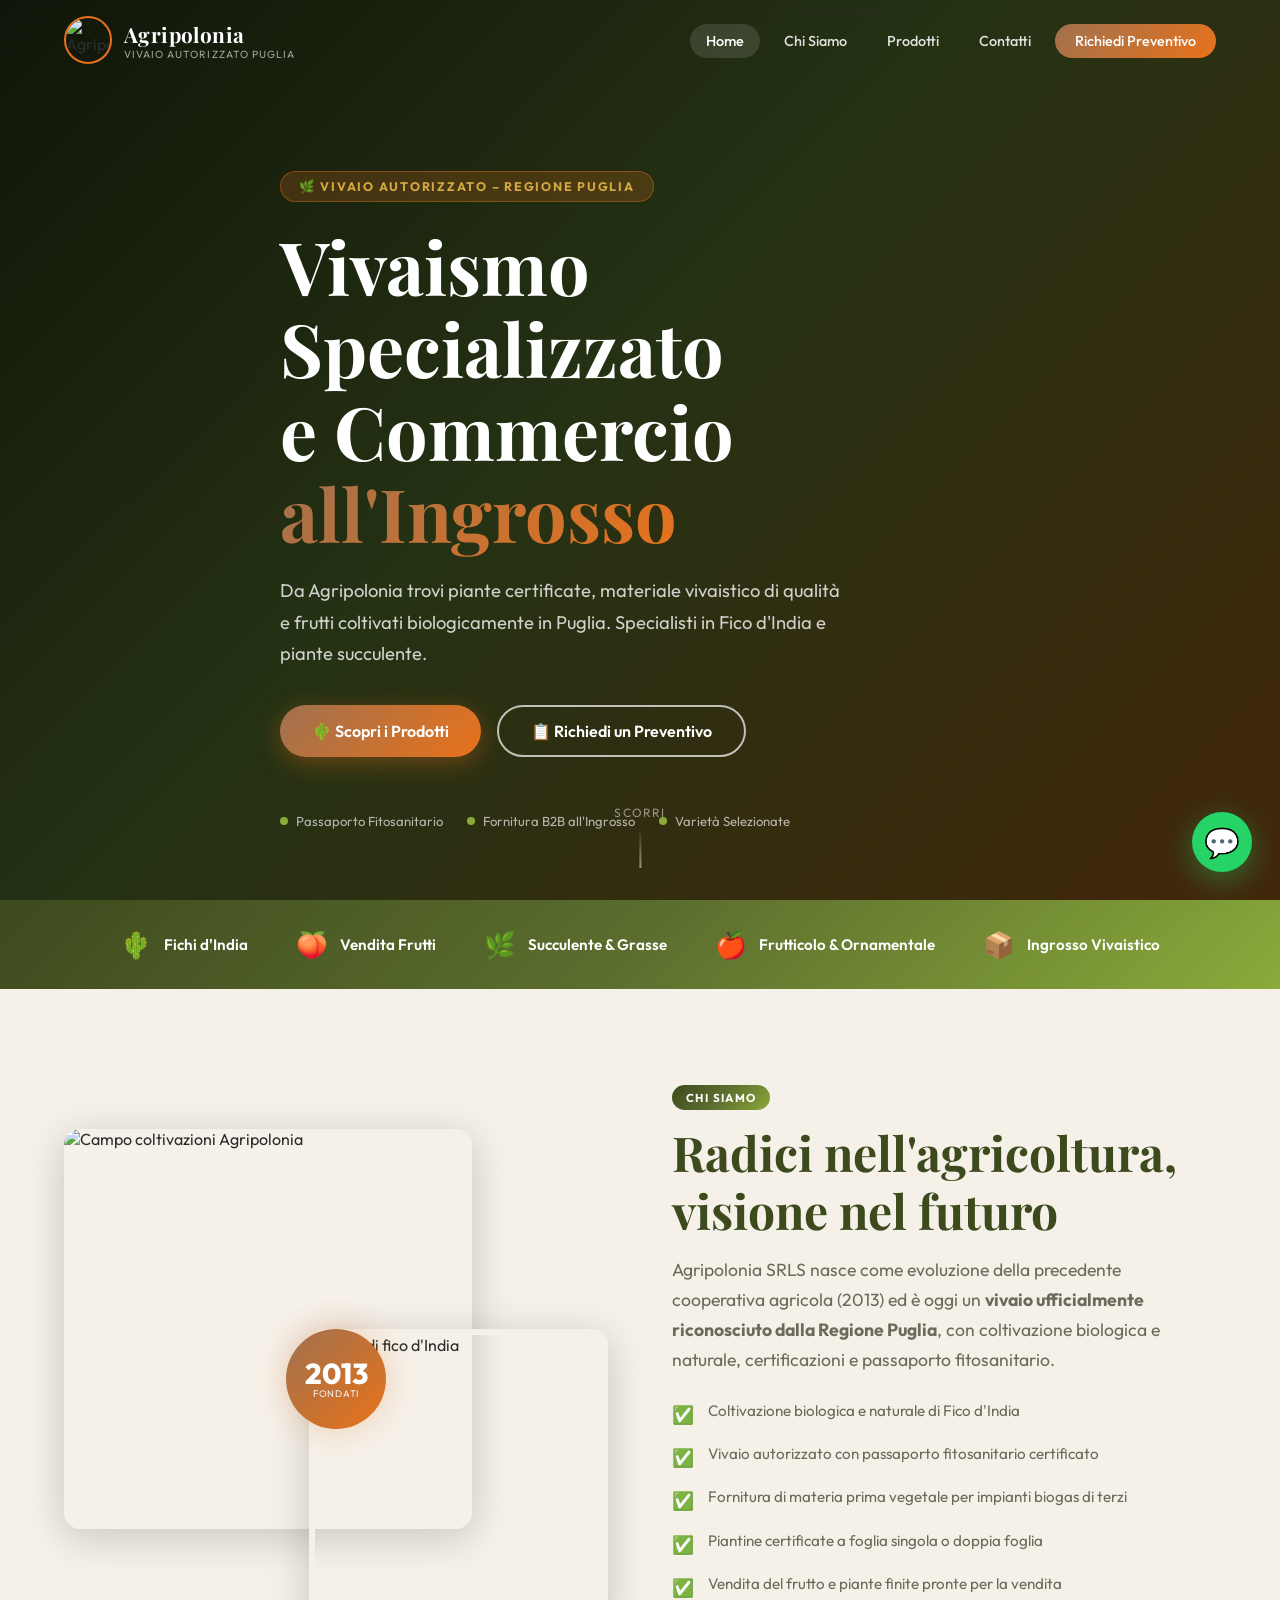
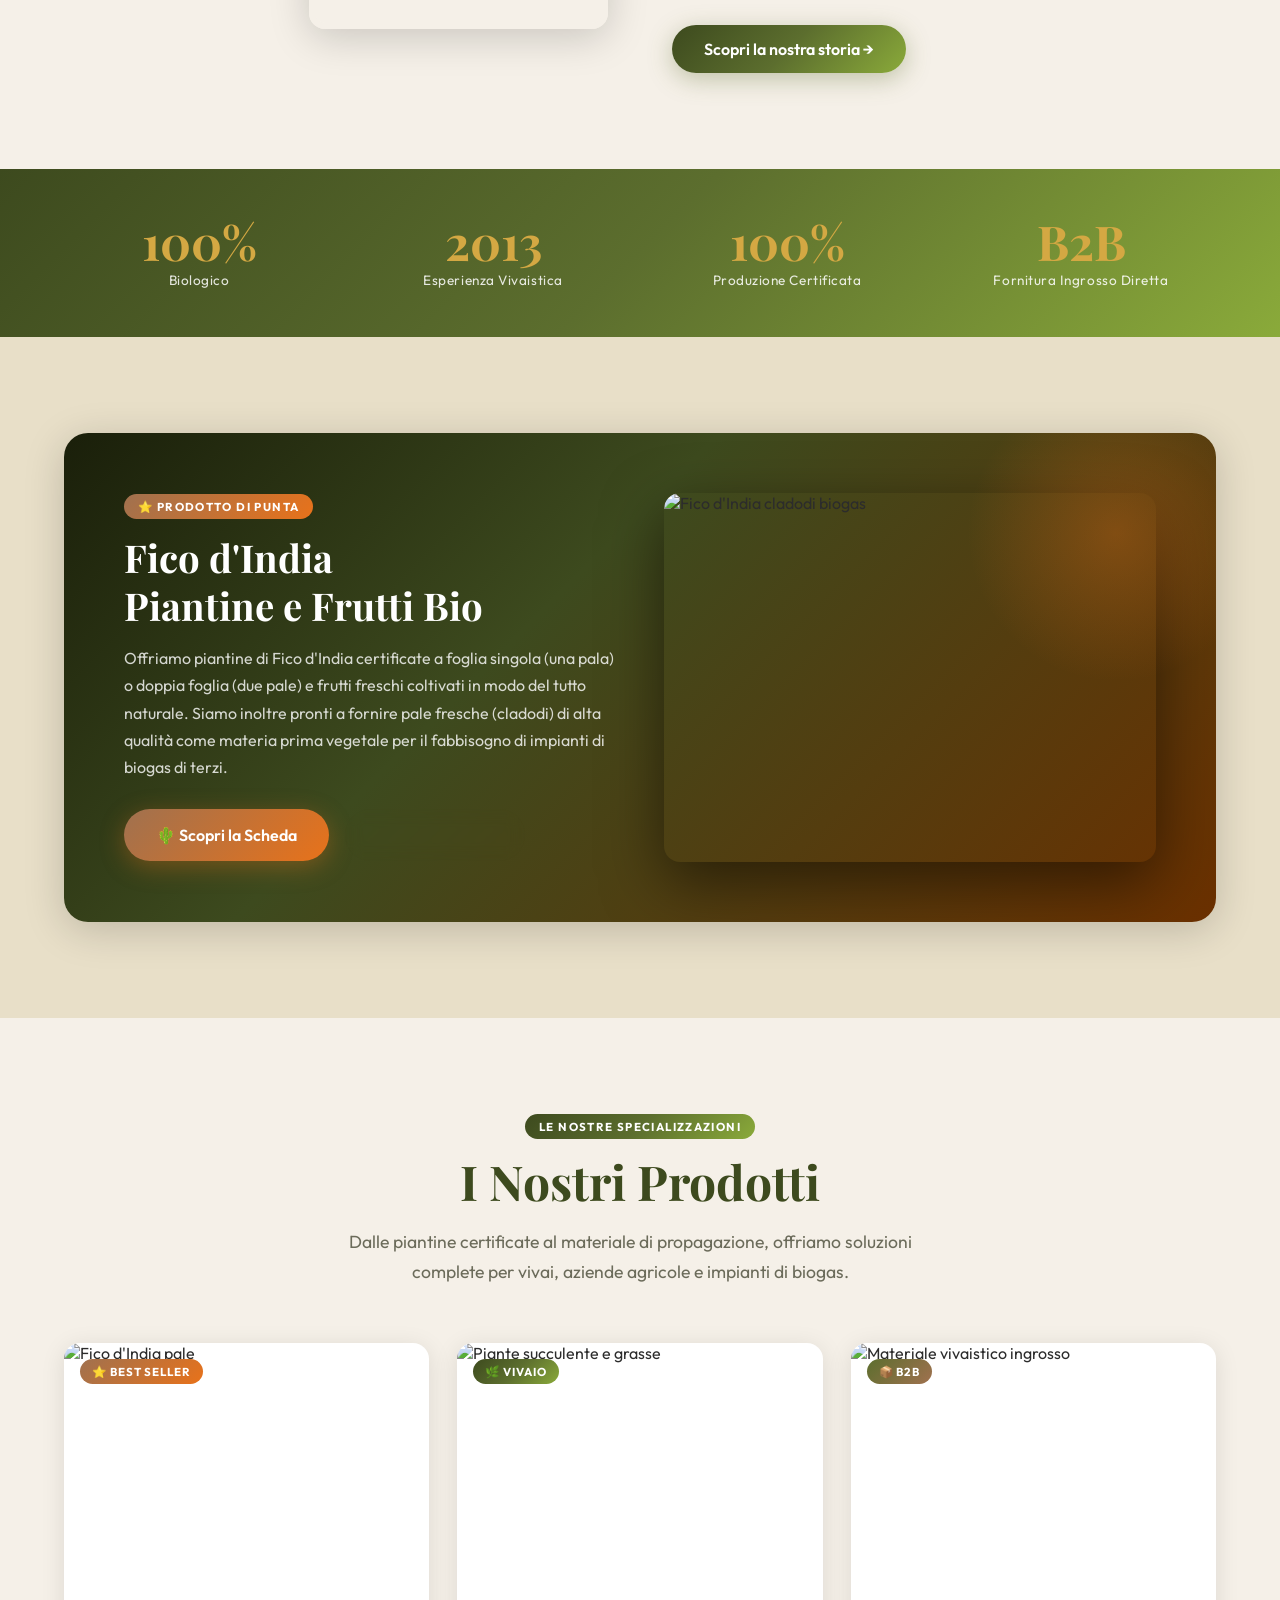
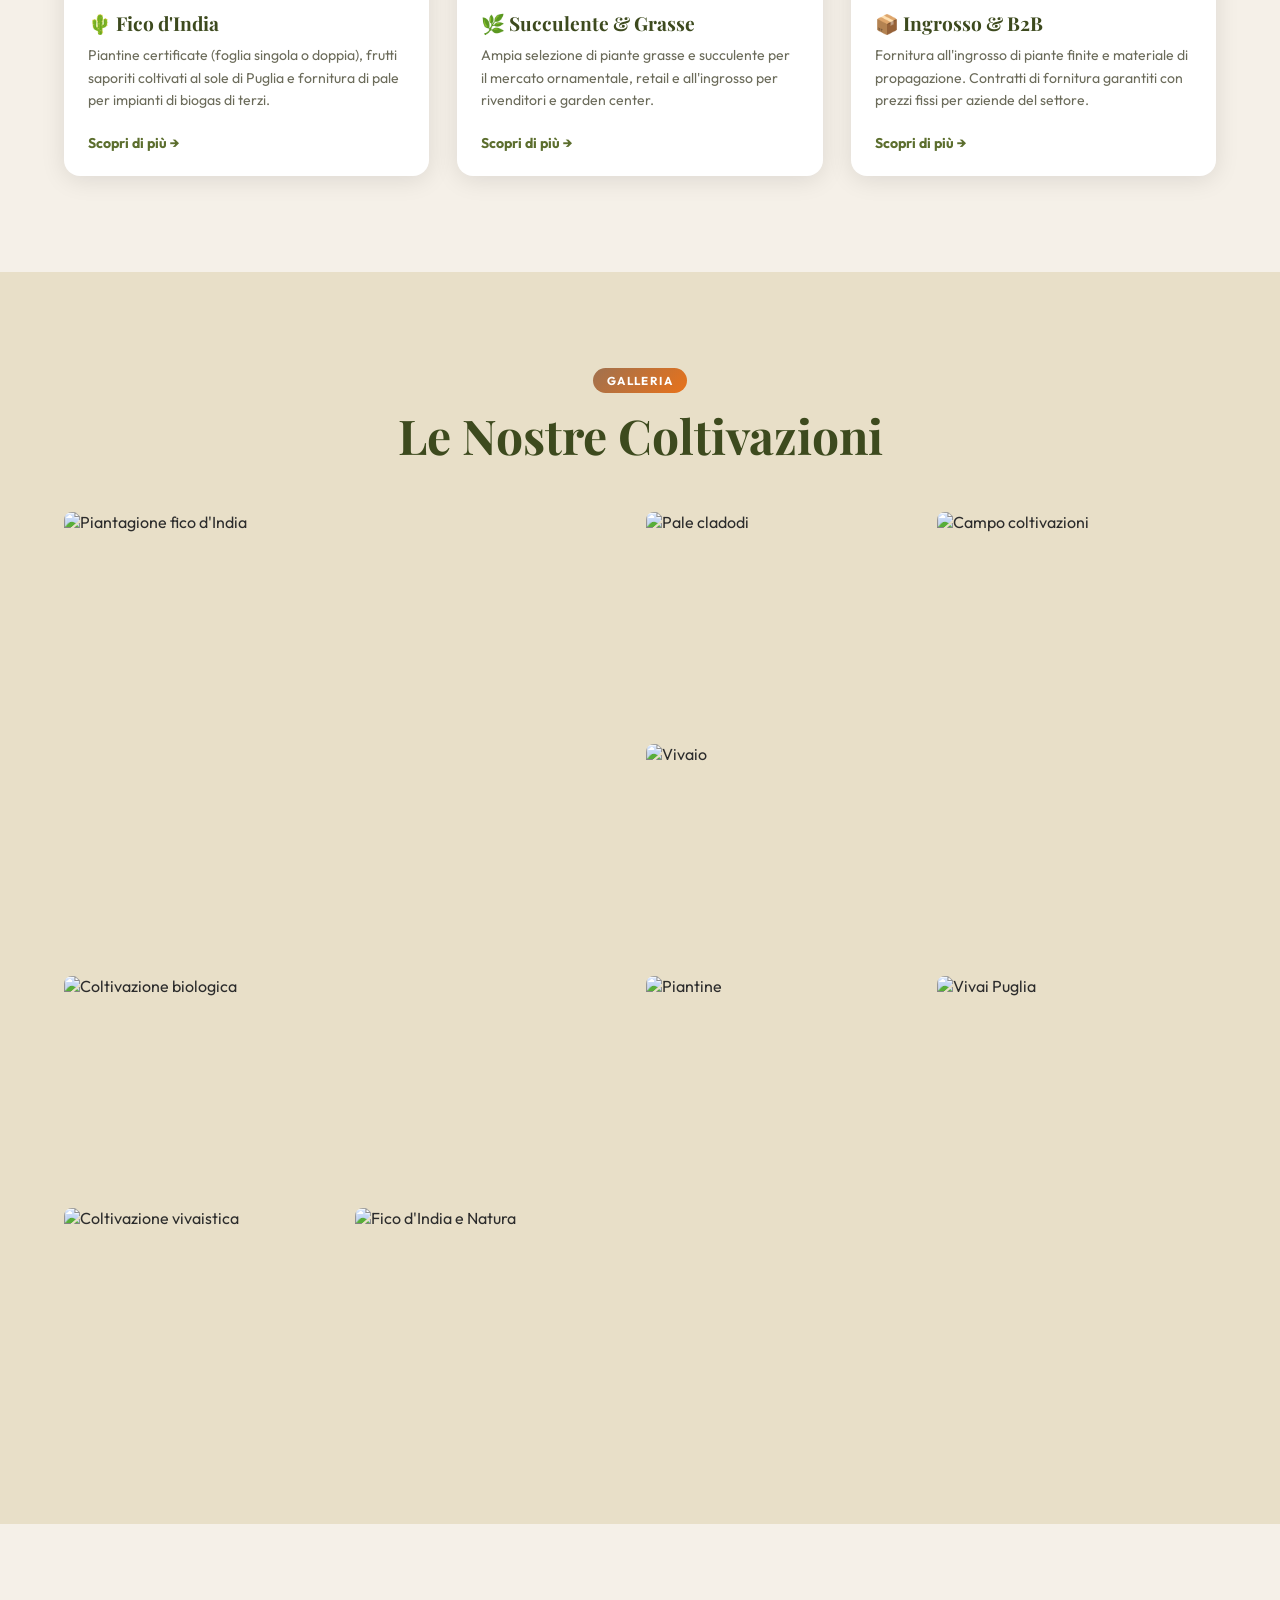
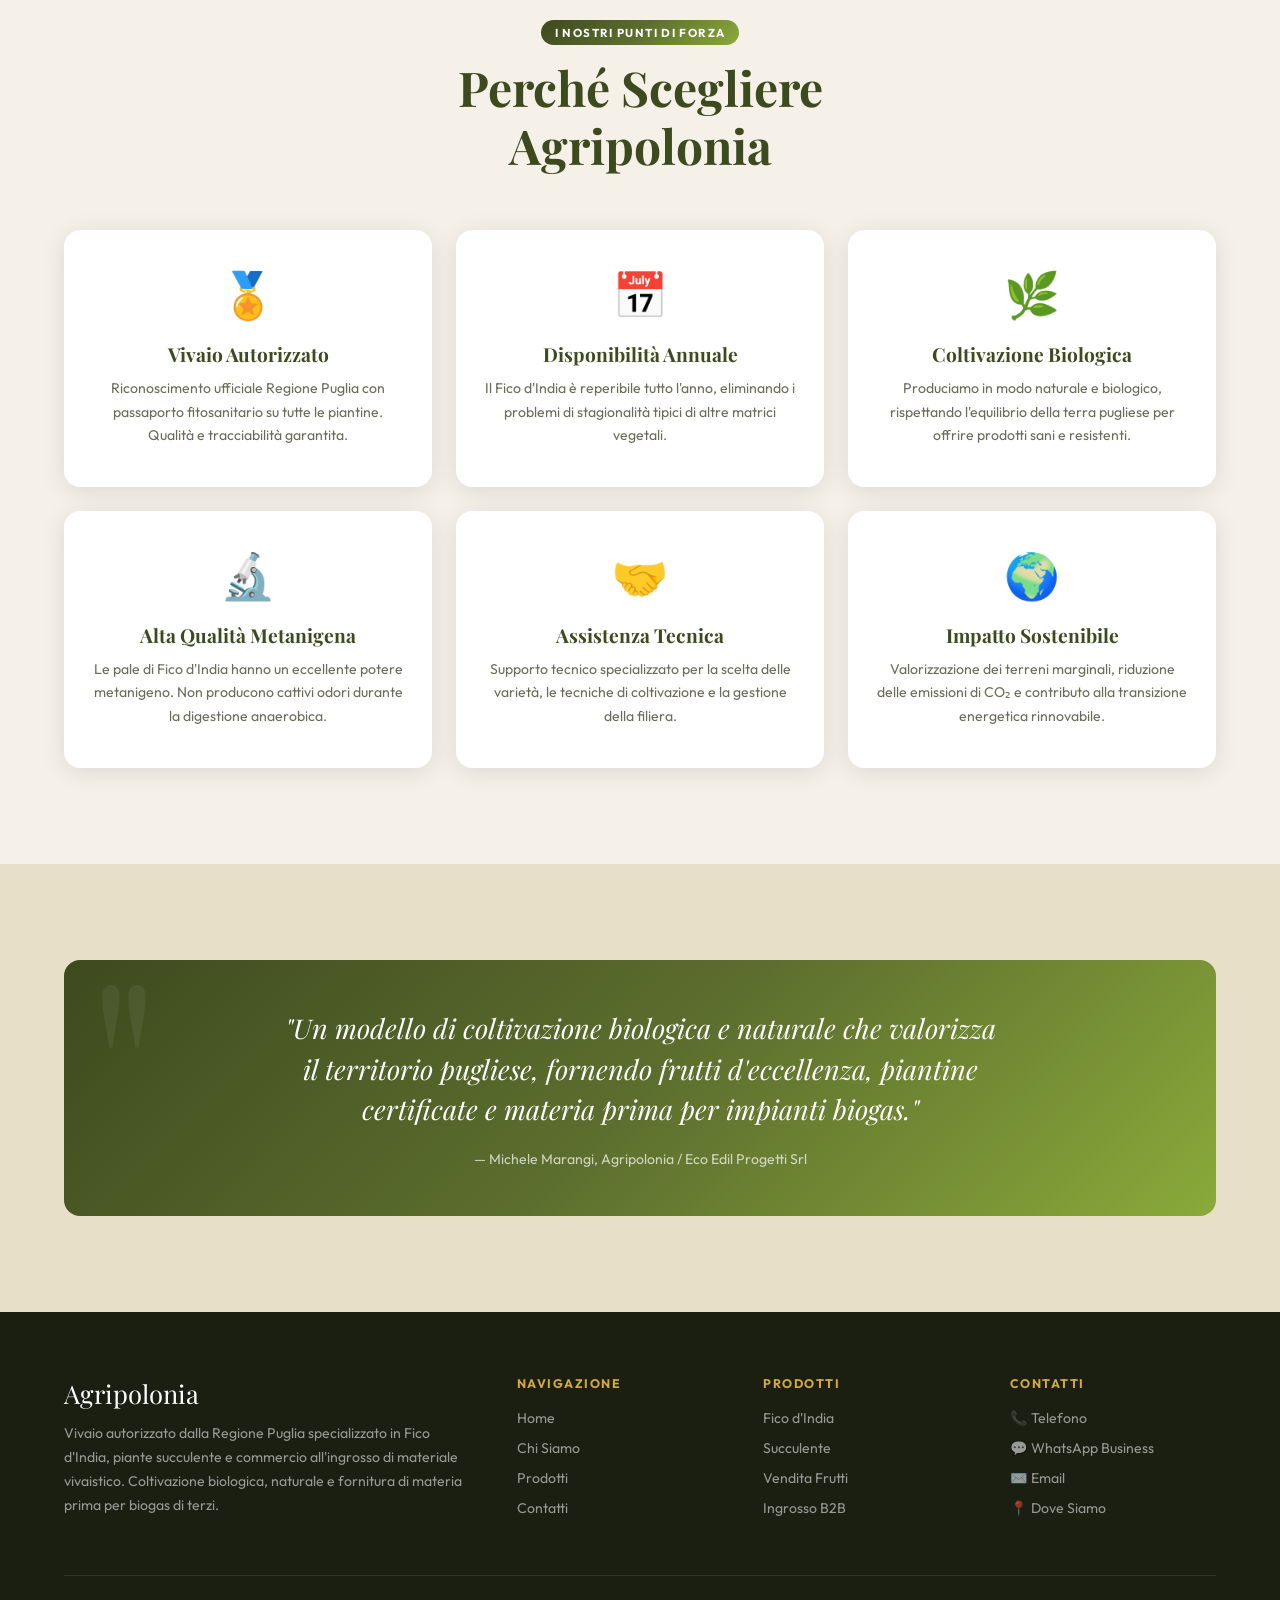
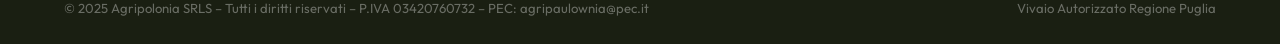
==== index.html @ e2b620ac "Add files via upload" ====
<!DOCTYPE html>
<html lang="it">
<head>
  <meta charset="UTF-8" />
  <meta name="viewport" content="width=device-width, initial-scale=1.0" />
  <title>Agripolonia – Vivaismo Specializzato e Commercio all'Ingrosso | Puglia</title>
  <meta name="description" content="Agripolonia è un vivaio autorizzato dalla Regione Puglia, specializzato in Fico d'India, piante succulente e commercio all'ingrosso di materiale vivaistico con coltivazione biologica e naturale." />
  <link rel="stylesheet" href="style.css" />
  <style>
    /* ── Hero specifico homepage ── */
    .hero {
      min-height: 100vh;
      display: flex;
      align-items: center;
      position: relative;
      overflow: hidden;
      background: var(--dark);
    }
    .hero-slider {
      position: absolute;
      inset: 0;
    }
    .hero-slide {
      position: absolute;
      inset: 0;
      background-size: cover;
      background-position: center;
      opacity: 0;
      transition: opacity 1.5s ease;
    }
    .hero-slide.active { opacity: 0.5; }
    .hero-overlay {
      position: absolute;
      inset: 0;
      background: linear-gradient(135deg, rgba(15,20,8,0.92) 0%, rgba(40,55,20,0.78) 45%, rgba(100,45,5,0.55) 100%);
    }
    .hero-content {
      position: relative;
      z-index: 2;
      max-width: 720px;
      padding-top: 100px;
    }
    .hero-eyebrow {
      display: inline-flex;
      align-items: center;
      gap: 8px;
      background: rgba(232,114,26,0.2);
      border: 1px solid rgba(232,114,26,0.4);
      color: var(--gold);
      font-size: 0.78rem;
      font-weight: 700;
      letter-spacing: 0.14em;
      text-transform: uppercase;
      padding: 7px 18px;
      border-radius: 50px;
      margin-bottom: 22px;
      backdrop-filter: blur(8px);
    }
    .hero-title {
      font-family: 'Playfair Display', serif;
      font-size: clamp(2.6rem, 6vw, 4.6rem);
      color: var(--white);
      line-height: 1.12;
      margin-bottom: 22px;
      font-weight: 700;
    }
    .hero-title span {
      background: var(--gradient-warm);
      -webkit-background-clip: text;
      -webkit-text-fill-color: transparent;
      background-clip: text;
    }
    .hero-sub {
      font-size: 1.15rem;
      color: rgba(255,255,255,0.78);
      line-height: 1.7;
      margin-bottom: 36px;
      max-width: 560px;
    }
    .hero-actions {
      display: flex;
      gap: 16px;
      flex-wrap: wrap;
      margin-bottom: 56px;
    }
    .hero-badges {
      display: flex;
      gap: 24px;
      flex-wrap: wrap;
    }
    .hero-badge {
      display: flex;
      align-items: center;
      gap: 8px;
      font-size: 0.82rem;
      color: rgba(255,255,255,0.65);
    }
    .hero-badge .dot {
      width: 8px; height: 8px;
      background: var(--olive-light);
      border-radius: 50%;
    }
    .hero-img-aside {
      position: absolute;
      right: 0; top: 0; bottom: 0;
      width: 42%;
      z-index: 1;
      clip-path: polygon(12% 0%, 100% 0%, 100% 100%, 0% 100%);
      overflow: hidden;
    }
    .hero-img-aside img {
      width: 100%; height: 100%;
      object-fit: cover;
      opacity: 0.6;
    }
    .scroll-hint {
      position: absolute;
      bottom: 32px;
      left: 50%;
      transform: translateX(-50%);
      z-index: 2;
      display: flex;
      flex-direction: column;
      align-items: center;
      gap: 8px;
      color: rgba(255,255,255,0.5);
      font-size: 0.75rem;
      letter-spacing: 0.1em;
      text-transform: uppercase;
    }
    .scroll-arrow {
      width: 2px; height: 40px;
      background: linear-gradient(to bottom, transparent, rgba(255,255,255,0.5));
      animation: scrollAnim 2s ease infinite;
    }
    @keyframes scrollAnim {
      0%, 100% { opacity: 0.3; transform: scaleY(0.7); }
      50% { opacity: 1; transform: scaleY(1); }
    }

    /* ── Specializations Strip ── */
    .spec-strip {
      background: var(--gradient-green);
      padding: 28px 0;
    }
    .spec-strip-inner {
      display: flex;
      justify-content: center;
      gap: 48px;
      flex-wrap: wrap;
    }
    .spec-item {
      display: flex;
      align-items: center;
      gap: 12px;
      color: var(--white);
    }
    .spec-item .icon { font-size: 1.6rem; }
    .spec-item span { font-weight: 600; font-size: 0.95rem; }

    /* ── About snippet ── */
    .about-split {
      display: grid;
      grid-template-columns: 1fr 1fr;
      gap: 64px;
      align-items: center;
    }
    .about-images {
      position: relative;
      height: 500px;
    }
    .about-img-main {
      position: absolute;
      left: 0; top: 0;
      width: 75%;
      height: 80%;
      border-radius: var(--radius);
      overflow: hidden;
      box-shadow: var(--shadow-md);
    }
    .about-img-accent {
      position: absolute;
      right: 0; bottom: 0;
      width: 55%;
      height: 60%;
      border-radius: var(--radius);
      overflow: hidden;
      box-shadow: var(--shadow-md);
      border: 6px solid var(--cream);
    }
    .about-img-main img,
    .about-img-accent img {
      width: 100%; height: 100%;
      object-fit: cover;
    }
    .about-badge {
      position: absolute;
      left: 50%; top: 50%;
      transform: translate(-50%, -50%);
      background: var(--gradient-warm);
      color: var(--white);
      border-radius: 50%;
      width: 100px; height: 100px;
      display: flex; flex-direction: column;
      align-items: center; justify-content: center;
      text-align: center;
      box-shadow: var(--shadow-glow);
      z-index: 3;
    }
    .about-badge .year { font-size: 1.8rem; font-weight: 800; line-height: 1; }
    .about-badge .label { font-size: 0.6rem; letter-spacing: 0.08em; text-transform: uppercase; opacity: 0.9; }
    .about-list { list-style: none; margin: 24px 0; }
    .about-list li {
      display: flex;
      align-items: flex-start;
      gap: 14px;
      margin-bottom: 14px;
      font-size: 0.95rem;
      color: var(--text-muted);
      line-height: 1.55;
    }
    .about-list li .check {
      color: var(--olive);
      font-size: 1.1rem;
      margin-top: 2px;
      flex-shrink: 0;
    }

    /* ── Products Preview ── */
    .products-preview-grid {
      display: grid;
      grid-template-columns: repeat(3, 1fr);
      gap: 28px;
    }
    .product-card {
      background: var(--white);
      border-radius: var(--radius);
      overflow: hidden;
      box-shadow: var(--shadow-soft);
      transition: var(--transition);
      cursor: pointer;
    }
    .product-card:hover {
      transform: translateY(-8px);
      box-shadow: var(--shadow-md);
    }
    .product-card-img {
      aspect-ratio: 3/2;
      overflow: hidden;
      position: relative;
    }
    .product-card-img img {
      width: 100%; height: 100%;
      object-fit: cover;
      transition: transform 0.5s ease;
    }
    .product-card:hover .product-card-img img { transform: scale(1.08); }
    .product-badge {
      position: absolute;
      top: 16px; left: 16px;
      background: var(--gradient-warm);
      color: var(--white);
      font-size: 0.72rem;
      font-weight: 700;
      padding: 5px 12px;
      border-radius: 50px;
      text-transform: uppercase;
      letter-spacing: 0.08em;
    }
    .product-card-body {
      padding: 24px;
    }
    .product-card-body h3 {
      font-family: 'Playfair Display', serif;
      font-size: 1.2rem;
      color: var(--olive-dark);
      margin-bottom: 8px;
    }
    .product-card-body p {
      font-size: 0.88rem;
      color: var(--text-muted);
      line-height: 1.6;
      margin-bottom: 20px;
    }
    .product-link {
      font-size: 0.88rem;
      font-weight: 700;
      color: var(--olive);
      display: inline-flex;
      align-items: center;
      gap: 6px;
      transition: var(--transition);
    }
    .product-link:hover { color: var(--orange); gap: 10px; }

    /* ── Why Choose Us ── */
    .why-grid {
      display: grid;
      grid-template-columns: repeat(3, 1fr);
      gap: 24px;
    }

    /* ── Testimonial / quote ── */
    .mission-quote {
      background: var(--gradient-green);
      border-radius: var(--radius);
      padding: 48px;
      text-align: center;
      color: var(--white);
      position: relative;
      overflow: hidden;
    }
    .mission-quote::before {
      content: '"';
      position: absolute;
      top: -20px; left: 24px;
      font-family: 'Playfair Display', serif;
      font-size: 15rem;
      color: rgba(255,255,255,0.06);
      line-height: 1;
    }
    .mission-quote blockquote {
      font-family: 'Playfair Display', serif;
      font-size: clamp(1.2rem, 2.5vw, 1.7rem);
      font-style: italic;
      line-height: 1.5;
      max-width: 720px;
      margin: 0 auto 20px;
      position: relative;
      z-index: 1;
    }
    .mission-quote cite {
      font-size: 0.88rem;
      opacity: 0.7;
      font-style: normal;
      display: block;
    }

    @media (max-width: 1024px) {
      .hero-img-aside { display: none; }
      .about-split { grid-template-columns: 1fr; gap: 40px; }
      .about-images { height: 380px; }
      .products-preview-grid { grid-template-columns: 1fr 1fr; }
      .why-grid { grid-template-columns: 1fr 1fr; }
    }
    @media (max-width: 768px) {
      .products-preview-grid { grid-template-columns: 1fr; }
      .why-grid { grid-template-columns: 1fr; }
      .spec-strip-inner { gap: 24px; }
      .hero-actions { flex-direction: column; }
      .about-images { height: 300px; }
    }
  </style>
</head>
<body>

<!-- ╔══════════════════════════════════════════════════════╗ -->
<!-- ║                    NAVIGATION                       ║ -->
<!-- ╚══════════════════════════════════════════════════════╝ -->
<nav class="navbar" id="navbar">
  <div class="container">
    <a href="index.html" class="nav-logo">
      <img src="images/WhatsApp_Image_2026-07-15_at_09.53.42.jpeg" alt="Agripolonia Logo" />
      <div class="nav-logo-text">
        <span class="name">Agripolonia</span>
        <span class="tagline">Vivaio Autorizzato Puglia</span>
      </div>
    </a>
    <ul class="nav-links" id="navLinks">
      <li><a href="index.html" class="active">Home</a></li>
      <li><a href="chi-siamo.html">Chi Siamo</a></li>
      <li><a href="prodotti.html">Prodotti</a></li>
      <li><a href="contatti.html">Contatti</a></li>
      <li class="nav-cta"><a href="contatti.html">Richiedi Preventivo</a></li>
    </ul>
    <div class="hamburger" id="hamburger" onclick="toggleNav()">
      <span></span><span></span><span></span>
    </div>
  </div>
</nav>

<!-- ╔══════════════════════════════════════════════════════╗ -->
<!-- ║                      HERO                           ║ -->
<!-- ╚══════════════════════════════════════════════════════╝ -->
<section class="hero" id="hero">
  <div class="hero-slider">
    <div class="hero-slide active" style="background-image:url('images/WhatsApp_Image_2026-07-15_at_09.53.45.jpeg')"></div>
    <div class="hero-slide" style="background-image:url('images/WhatsApp_Image_2026-08-16_at_12.14.29_1.jpeg')"></div>
    <div class="hero-slide" style="background-image:url('images/WhatsApp_Image_2026-07-15_at_09.56.45.jpeg')"></div>
    <div class="hero-slide" style="background-image:url('images/WhatsApp_Image_2026-08-17_at_09.48.18_2.jpeg')"></div>
  </div>
  <div class="hero-overlay"></div>

  <div class="hero-img-aside">
    <img src="images/WhatsApp_Image_2026-07-15_at_09.54.42.jpeg" alt="Fico d'India vivaio" />
  </div>

  <div class="container">
    <div class="hero-content fade-up">
      <span class="hero-eyebrow">🌿 Vivaio Autorizzato – Regione Puglia</span>
      <h1 class="hero-title">
        Vivaismo Specializzato<br/>e Commercio<br/><span>all'Ingrosso</span>
      </h1>
      <p class="hero-sub">
        Da Agripolonia trovi piante certificate, materiale vivaistico di qualità e frutti coltivati biologicamente in Puglia. Specialisti in Fico d'India e piante succulente.
      </p>
      <div class="hero-actions">
        <a href="prodotti.html" class="btn btn-primary">🌵 Scopri i Prodotti</a>
        <a href="contatti.html" class="btn btn-outline">📋 Richiedi un Preventivo</a>
      </div>
      <div class="hero-badges">
        <div class="hero-badge"><div class="dot"></div>Passaporto Fitosanitario</div>
        <div class="hero-badge"><div class="dot"></div>Fornitura B2B all'Ingrosso</div>
        <div class="hero-badge"><div class="dot"></div>Varietà Selezionate</div>
      </div>
    </div>
  </div>

  <div class="scroll-hint">
    <span>Scorri</span>
    <div class="scroll-arrow"></div>
  </div>
</section>

<!-- ╔══════════════════════════════════════════════════════╗ -->
<!-- ║              SPECIALIZATIONS STRIP                  ║ -->
<!-- ╚══════════════════════════════════════════════════════╝ -->
<div class="spec-strip">
  <div class="container">
    <div class="spec-strip-inner">
      <div class="spec-item"><span class="icon">🌵</span><span>Fichi d'India</span></div>
      <div class="spec-item"><span class="icon">🍑</span><span>Vendita Frutti</span></div>
      <div class="spec-item"><span class="icon">🌿</span><span>Succulente &amp; Grasse</span></div>
      <div class="spec-item"><span class="icon">🍎</span><span>Frutticolo &amp; Ornamentale</span></div>
      <div class="spec-item"><span class="icon">📦</span><span>Ingrosso Vivaistico</span></div>
    </div>
  </div>
</div>

<!-- ╔══════════════════════════════════════════════════════╗ -->
<!-- ║                   CHI SIAMO (snippet)               ║ -->
<!-- ╚══════════════════════════════════════════════════════╝ -->
<section class="section">
  <div class="container">
    <div class="about-split">
      <div class="about-images reveal">
        <div class="about-img-main">
          <img src="images/WhatsApp_Image_2026-07-15_at_09.55.04.jpeg" alt="Campo coltivazioni Agripolonia" />
        </div>
        <div class="about-img-accent">
          <img src="images/WhatsApp_Image_2026-07-15_at_09.54.33.jpeg" alt="Pale di fico d'India" />
        </div>
        <div class="about-badge">
          <span class="year">2013</span>
          <span class="label">Fondati</span>
        </div>
      </div>

      <div class="reveal reveal-delay-2">
        <span class="tag tag-green">Chi Siamo</span>
        <h2 class="section-title">Radici nell'agricoltura,<br/>visione nel futuro</h2>
        <p class="section-sub">
          Agripolonia SRLS nasce come evoluzione della precedente cooperativa agricola (2013) ed è oggi un <strong>vivaio ufficialmente riconosciuto dalla Regione Puglia</strong>, con coltivazione biologica e naturale, certificazioni e passaporto fitosanitario.
        </p>
        <ul class="about-list">
          <li><span class="check">✅</span> Coltivazione biologica e naturale di Fico d'India</li>
          <li><span class="check">✅</span> Vivaio autorizzato con passaporto fitosanitario certificato</li>
          <li><span class="check">✅</span> Fornitura di materia prima vegetale per impianti biogas di terzi</li>
          <li><span class="check">✅</span> Piantine certificate a foglia singola o doppia foglia</li>
          <li><span class="check">✅</span> Vendita del frutto e piante finite pronte per la vendita</li>
        </ul>
        <a href="chi-siamo.html" class="btn btn-green">Scopri la nostra storia →</a>
      </div>
    </div>
  </div>
</section>

<!-- ╔══════════════════════════════════════════════════════╗ -->
<!-- ║                      STATS BAR                      ║ -->
<!-- ╚══════════════════════════════════════════════════════╝ -->
<div class="stats-bar">
  <div class="container">
    <div class="stats-grid">
      <div class="stat-item reveal">
        <div class="stat-num">100%</div>
        <div class="stat-label">Biologico</div>
      </div>
      <div class="stat-item reveal reveal-delay-1">
        <div class="stat-num">2013</div>
        <div class="stat-label">Esperienza Vivaistica</div>
      </div>
      <div class="stat-item reveal reveal-delay-2">
        <div class="stat-num">100%</div>
        <div class="stat-label">Produzione Certificata</div>
      </div>
      <div class="stat-item reveal reveal-delay-3">
        <div class="stat-num">B2B</div>
        <div class="stat-label">Fornitura Ingrosso Diretta</div>
      </div>
    </div>
  </div>
</div>

<!-- ╔══════════════════════════════════════════════════════╗ -->
<!-- ║               PRODOTTO IN EVIDENZA                  ║ -->
<!-- ║             (Fico d'India – speciale)               ║ -->
<!-- ╚══════════════════════════════════════════════════════╝ -->
<section class="section section-alt">
  <div class="container">
    <div class="highlight-box reveal">
      <div class="highlight-content">
        <span class="tag">⭐ Prodotto di Punta</span>
        <h2>Fico d'India<br/>Piantine e Frutti Bio</h2>
        <p>
          Offriamo piantine di Fico d'India certificate a foglia singola (una pala) o doppia foglia (due pale) e frutti freschi coltivati in modo del tutto naturale. 
          Siamo inoltre pronti a fornire pale fresche (cladodi) di alta qualità come materia prima vegetale per il fabbisogno di impianti di biogas di terzi.
        </p>
        <div style="display:flex; gap:16px; flex-wrap:wrap;">
          <a href="prodotti.html#fichi-india" class="btn btn-primary">🌵 Scopri la Scheda</a>
          <a href="contatti.html" class="btn btn-outline" style="color:rgba(255,255,255,0.85);border-color:rgba(255,255,255,0.4);">📞 Richiedi Info</a>
        </div>
      </div>
      <div class="highlight-img">
        <img src="images/WhatsApp_Image_2026-07-15_at_09.53.48.jpeg" alt="Fico d'India cladodi biogas" />
      </div>
    </div>
  </div>
</section>

<!-- ╔══════════════════════════════════════════════════════╗ -->
<!-- ║               PREVIEW PRODOTTI                      ║ -->
<!-- ╚══════════════════════════════════════════════════════╝ -->
<section class="section">
  <div class="container">
    <div style="text-align:center; max-width:620px; margin:0 auto 56px;">
      <span class="tag tag-green">Le Nostre Specializzazioni</span>
      <h2 class="section-title">I Nostri Prodotti</h2>
      <p class="section-sub">Dalle piantine certificate al materiale di propagazione, offriamo soluzioni complete per vivai, aziende agricole e impianti di biogas.</p>
    </div>

    <div class="products-preview-grid">
      <!-- Card 1: Fico d'India -->
      <div class="product-card reveal">
        <div class="product-card-img">
          <img src="images/WhatsApp_Image_2026-07-15_at_09.54.35.jpeg" alt="Fico d'India pale" />
          <span class="product-badge">⭐ Best Seller</span>
        </div>
        <div class="product-card-body">
          <h3>🌵 Fico d'India</h3>
          <p>Piantine certificate (foglia singola o doppia), frutti saporiti coltivati al sole di Puglia e fornitura di pale per impianti di biogas di terzi.</p>
          <a href="prodotti.html#fichi-india" class="product-link">Scopri di più →</a>
        </div>
      </div>

      <!-- Card 2: Succulente -->
      <div class="product-card reveal reveal-delay-1">
        <div class="product-card-img">
          <img src="images/WhatsApp_Image_2026-07-15_at_09.54.37.jpeg" alt="Piante succulente e grasse" />
          <span class="product-badge" style="background:var(--gradient-green)">🌿 Vivaio</span>
        </div>
        <div class="product-card-body">
          <h3>🌿 Succulente &amp; Grasse</h3>
          <p>Ampia selezione di piante grasse e succulente per il mercato ornamentale, retail e all'ingrosso per rivenditori e garden center.</p>
          <a href="prodotti.html#succulente" class="product-link">Scopri di più →</a>
        </div>
      </div>

      <!-- Card 3: Ingrosso -->
      <div class="product-card reveal reveal-delay-2">
        <div class="product-card-img">
          <img src="images/WhatsApp_Image_2026-07-15_at_09.56.451.jpeg" alt="Materiale vivaistico ingrosso" />
          <span class="product-badge" style="background:linear-gradient(135deg,#5c6e2e,#a0714f)">📦 B2B</span>
        </div>
        <div class="product-card-body">
          <h3>📦 Ingrosso &amp; B2B</h3>
          <p>Fornitura all'ingrosso di piante finite e materiale di propagazione. Contratti di fornitura garantiti con prezzi fissi per aziende del settore.</p>
          <a href="prodotti.html#ingrosso" class="product-link">Scopri di più →</a>
        </div>
      </div>
    </div>
  </div>
</section>

<!-- ╔══════════════════════════════════════════════════════╗ -->
<!-- ║               GALLERIA IMMAGINI                     ║ -->
<!-- ╚══════════════════════════════════════════════════════╝ -->
<section class="section section-alt">
  <div class="container">
    <div style="text-align:center; margin-bottom:48px;">
      <span class="tag">Galleria</span>
      <h2 class="section-title">Le Nostre Coltivazioni</h2>
    </div>
    <div class="gallery-grid">
      <div class="gallery-item wide tall" onclick="openLightbox('images/WhatsApp_Image_2026-07-15_at_09.53.50.jpeg')">
        <img src="images/WhatsApp_Image_2026-07-15_at_09.53.50.jpeg" alt="Piantagione fico d'India" />
        <div class="gallery-overlay"><span>Piantagione Fico d'India</span></div>
      </div>
      <div class="gallery-item" onclick="openLightbox('images/WhatsApp_Image_2026-07-15_at_09.53.51.jpeg')">
        <img src="images/WhatsApp_Image_2026-07-15_at_09.53.51.jpeg" alt="Pale cladodi" />
        <div class="gallery-overlay"><span>Cladodi Freschi</span></div>
      </div>
      <div class="gallery-item" onclick="openLightbox('images/WhatsApp_Image_2026-07-15_at_09.53.52.jpeg')">
        <img src="images/WhatsApp_Image_2026-07-15_at_09.53.52.jpeg" alt="Campo coltivazioni" />
        <div class="gallery-overlay"><span>Campo Coltivazioni</span></div>
      </div>
      <div class="gallery-item" onclick="openLightbox('images/WhatsApp_Image_2026-07-15_at_09.54.34.jpeg')">
        <img src="images/WhatsApp_Image_2026-07-15_at_09.54.34.jpeg" alt="Vivaio" />
        <div class="gallery-overlay"><span>Struttura Vivaistica</span></div>
      </div>
      <div class="gallery-item wide" onclick="openLightbox('images/WhatsApp_Image_2026-07-15_at_09.54.491.jpeg')">
        <img src="images/WhatsApp_Image_2026-07-15_at_09.54.491.jpeg" alt="Coltivazione biologica" />
        <div class="gallery-overlay"><span>Coltivazione Biologica</span></div>
      </div>
      <div class="gallery-item" onclick="openLightbox('images/WhatsApp_Image_2026-07-15_at_09.55.021.jpeg')">
        <img src="images/WhatsApp_Image_2026-07-15_at_09.55.021.jpeg" alt="Piantine" />
        <div class="gallery-overlay"><span>Piantine Certificate</span></div>
      </div>
      <div class="gallery-item" onclick="openLightbox('images/WhatsApp_Image_2026-07-15_at_09.55.03.jpeg')">
        <img src="images/WhatsApp_Image_2026-07-15_at_09.55.03.jpeg" alt="Vivai Puglia" />
        <div class="gallery-overlay"><span>Vivai Puglia</span></div>
      </div>
      <div class="gallery-item" onclick="openLightbox('images/WhatsApp_Image_2026-08-25_at_10.26.02.jpeg')">
        <img src="images/WhatsApp_Image_2026-08-25_at_10.26.02.jpeg" alt="Coltivazione vivaistica" />
        <div class="gallery-overlay"><span>Coltivazione Vivaistica</span></div>
      </div>
      <div class="gallery-item" onclick="openLightbox('images/WhatsApp_Image_2026-08-25_at_10.26.02_2.jpeg')">
        <img src="images/WhatsApp_Image_2026-08-25_at_10.26.02_2.jpeg" alt="Fico d'India e Natura" />
        <div class="gallery-overlay"><span>Fico d'India e Natura</span></div>
      </div>
    </div>
  </div>
</section>

<!-- ╔══════════════════════════════════════════════════════╗ -->
<!-- ║               PERCHÉ SCEGLIERCI                     ║ -->
<!-- ╚══════════════════════════════════════════════════════╝ -->
<section class="section">
  <div class="container">
    <div style="text-align:center; max-width:600px; margin:0 auto 56px;">
      <span class="tag tag-green">I Nostri Punti di Forza</span>
      <h2 class="section-title">Perché Scegliere Agripolonia</h2>
    </div>
    <div class="why-grid">
      <div class="feature-box reveal">
        <span class="feature-icon">🏅</span>
        <h3 class="feature-title">Vivaio Autorizzato</h3>
        <p class="feature-text">Riconoscimento ufficiale Regione Puglia con passaporto fitosanitario su tutte le piantine. Qualità e tracciabilità garantita.</p>
      </div>
      <div class="feature-box reveal reveal-delay-1">
        <span class="feature-icon">📅</span>
        <h3 class="feature-title">Disponibilità Annuale</h3>
        <p class="feature-text">Il Fico d'India è reperibile tutto l'anno, eliminando i problemi di stagionalità tipici di altre matrici vegetali.</p>
      </div>
      <div class="feature-box reveal reveal-delay-2">
        <span class="feature-icon">🌿</span>
        <h3 class="feature-title">Coltivazione Biologica</h3>
        <p class="feature-text">Produciamo in modo naturale e biologico, rispettando l'equilibrio della terra pugliese per offrire prodotti sani e resistenti.</p>
      </div>
      <div class="feature-box reveal reveal-delay-3">
        <span class="feature-icon">🔬</span>
        <h3 class="feature-title">Alta Qualità Metanigena</h3>
        <p class="feature-text">Le pale di Fico d'India hanno un eccellente potere metanigeno. Non producono cattivi odori durante la digestione anaerobica.</p>
      </div>
      <div class="feature-box reveal reveal-delay-1">
        <span class="feature-icon">🤝</span>
        <h3 class="feature-title">Assistenza Tecnica</h3>
        <p class="feature-text">Supporto tecnico specializzato per la scelta delle varietà, le tecniche di coltivazione e la gestione della filiera.</p>
      </div>
      <div class="feature-box reveal reveal-delay-2">
        <span class="feature-icon">🌍</span>
        <h3 class="feature-title">Impatto Sostenibile</h3>
        <p class="feature-text">Valorizzazione dei terreni marginali, riduzione delle emissioni di CO₂ e contributo alla transizione energetica rinnovabile.</p>
      </div>
    </div>
  </div>
</section>

<!-- ╔══════════════════════════════════════════════════════╗ -->
<!-- ║               MISSION QUOTE                         ║ -->
<!-- ╚══════════════════════════════════════════════════════╝ -->
<section class="section section-alt">
  <div class="container">
    <div class="mission-quote reveal">
      <blockquote>
        "Un modello di coltivazione biologica e naturale che valorizza il territorio pugliese, fornendo frutti d'eccellenza, piantine certificate e materia prima per impianti biogas."
      </blockquote>
      <cite>— Michele Marangi, Agripolonia / Eco Edil Progetti Srl</cite>
    </div>
  </div>
</section>

<!-- ╔══════════════════════════════════════════════════════╗ -->
<!-- ║                      FOOTER                         ║ -->
<!-- ╚══════════════════════════════════════════════════════╝ -->
<footer class="footer">
  <div class="container">
    <div class="footer-grid">
      <div class="footer-brand">
        <div class="name">Agripolonia</div>
        <p>Vivaio autorizzato dalla Regione Puglia specializzato in Fico d'India, piante succulente e commercio all'ingrosso di materiale vivaistico. Coltivazione biologica, naturale e fornitura di materia prima per biogas di terzi.</p>
      </div>
      <div class="footer-col">
        <h5>Navigazione</h5>
        <ul>
          <li><a href="index.html">Home</a></li>
          <li><a href="chi-siamo.html">Chi Siamo</a></li>
          <li><a href="prodotti.html">Prodotti</a></li>
          <li><a href="contatti.html">Contatti</a></li>
        </ul>
      </div>
      <div class="footer-col">
        <h5>Prodotti</h5>
        <ul>
          <li><a href="prodotti.html#fichi-india">Fico d'India</a></li>
          <li><a href="prodotti.html#succulente">Succulente</a></li>
          <li><a href="prodotti.html#frutti">Vendita Frutti</a></li>
          <li><a href="prodotti.html#ingrosso">Ingrosso B2B</a></li>
        </ul>
      </div>
      <div class="footer-col">
        <h5>Contatti</h5>
        <ul>
          <li><a href="tel:+39">📞 Telefono</a></li>
          <li><a href="https://wa.me/39" target="_blank">💬 WhatsApp Business</a></li>
          <li><a href="mailto:agripaulownia61@gmail.com">✉️ Email</a></li>
          <li><a href="contatti.html">📍 Dove Siamo</a></li>
        </ul>
      </div>
    </div>
    <div class="footer-bottom">
      <span>© 2025 Agripolonia SRLS – Tutti i diritti riservati – P.IVA 03420760732 – PEC: agripaulownia@pec.it</span>
      <span>Vivaio Autorizzato Regione Puglia</span>
    </div>
  </div>
</footer>

<!-- WhatsApp Float -->
<a href="https://wa.me/39" class="whatsapp-float" target="_blank" title="Contattaci su WhatsApp">💬</a>

<!-- Lightbox -->
<div class="lightbox-overlay" id="lightbox" onclick="closeLightbox()">
  <span class="lightbox-close" onclick="closeLightbox()">✕</span>
  <img class="lightbox-img" id="lightboxImg" src="" alt="Immagine ingrandita" />
</div>

<script>
  // Navbar scroll
  const navbar = document.getElementById('navbar');
  window.addEventListener('scroll', () => {
    navbar.classList.toggle('scrolled', window.scrollY > 60);
  });

  // Mobile nav
  function toggleNav() {
    const links = document.getElementById('navLinks');
    links.classList.toggle('open');
  }

  // Hero slider
  const slides = document.querySelectorAll('.hero-slide');
  let current = 0;
  setInterval(() => {
    slides[current].classList.remove('active');
    current = (current + 1) % slides.length;
    slides[current].classList.add('active');
  }, 4500);

  // Reveal on scroll
  const reveals = document.querySelectorAll('.reveal');
  const observer = new IntersectionObserver((entries) => {
    entries.forEach(e => {
      if (e.isIntersecting) { e.target.classList.add('visible'); observer.unobserve(e.target); }
    });
  }, { threshold: 0.12 });
  reveals.forEach(el => observer.observe(el));

  // Lightbox
  function openLightbox(src) {
    document.getElementById('lightboxImg').src = src;
    document.getElementById('lightbox').classList.add('active');
  }
  function closeLightbox() {
    document.getElementById('lightbox').classList.remove('active');
    document.getElementById('lightboxImg').src = '';
  }
  document.addEventListener('keydown', e => { if (e.key === 'Escape') closeLightbox(); });
</script>
</body>
</html>
---- style.css ----
/* ============================================================
   AGRIPOLONIA – Global Stylesheet
   Palette: Verde oliva, Terra, Arancio/Rosso Fico d'India
   ============================================================ */

@import url('https://fonts.googleapis.com/css2?family=Outfit:wght@300;400;500;600;700;800&family=Playfair+Display:ital,wght@0,600;0,700;1,500&display=swap');

/* ---------- CSS Variables ---------- */
:root {
  --olive:        #5c6e2e;
  --olive-dark:   #3d4a1e;
  --olive-light:  #8aaa3a;
  --terra:        #a0714f;
  --terra-light:  #c9956d;
  --cream:        #f5f0e8;
  --cream-dark:   #e8dfc8;
  --orange:       #e8721a;
  --red-cactus:   #c0392b;
  --gold:         #d4a843;
  --white:        #ffffff;
  --dark:         #1a1f12;
  --text:         #2c2c2c;
  --text-muted:   #6b6b5a;

  --gradient-hero:   linear-gradient(135deg, rgba(28,35,14,0.85) 0%, rgba(92,110,46,0.7) 50%, rgba(200,90,30,0.5) 100%);
  --gradient-green:  linear-gradient(135deg, #3d4a1e 0%, #5c6e2e 50%, #8aaa3a 100%);
  --gradient-warm:   linear-gradient(135deg, #a0714f 0%, #e8721a 100%);
  --gradient-gold:   linear-gradient(135deg, #d4a843 0%, #e8721a 100%);

  --shadow-soft:  0 4px 24px rgba(0,0,0,0.10);
  --shadow-md:    0 8px 40px rgba(0,0,0,0.18);
  --shadow-glow:  0 0 30px rgba(232,114,26,0.25);
  --radius:       16px;
  --radius-sm:    8px;
  --transition:   all 0.35s cubic-bezier(0.4, 0, 0.2, 1);
}

/* ---------- Reset & Base ---------- */
*, *::before, *::after { box-sizing: border-box; margin: 0; padding: 0; }

html { scroll-behavior: smooth; font-size: 16px; }

body {
  font-family: 'Outfit', sans-serif;
  color: var(--text);
  background: var(--cream);
  overflow-x: hidden;
}

img { max-width: 100%; display: block; }
a  { color: inherit; text-decoration: none; }

/* ---------- Utility Classes ---------- */
.container {
  max-width: 1200px;
  margin: 0 auto;
  padding: 0 24px;
}
.section { padding: 96px 0; }
.section-alt { background: var(--cream-dark); }

.tag {
  display: inline-block;
  background: var(--gradient-warm);
  color: var(--white);
  font-size: 0.72rem;
  font-weight: 700;
  letter-spacing: 0.12em;
  text-transform: uppercase;
  padding: 5px 14px;
  border-radius: 50px;
  margin-bottom: 14px;
}
.tag-green {
  background: var(--gradient-green);
}

.section-title {
  font-family: 'Playfair Display', serif;
  font-size: clamp(2rem, 4vw, 3rem);
  color: var(--olive-dark);
  line-height: 1.2;
  margin-bottom: 16px;
}
.section-sub {
  font-size: 1.1rem;
  color: var(--text-muted);
  max-width: 600px;
  line-height: 1.7;
}

/* ---------- Buttons ---------- */
.btn {
  display: inline-flex;
  align-items: center;
  gap: 10px;
  padding: 14px 32px;
  border-radius: 50px;
  font-size: 1rem;
  font-weight: 600;
  cursor: pointer;
  border: none;
  transition: var(--transition);
  text-decoration: none;
  white-space: nowrap;
}
.btn-primary {
  background: var(--gradient-warm);
  color: var(--white);
  box-shadow: 0 6px 24px rgba(232,114,26,0.35);
}
.btn-primary:hover {
  transform: translateY(-3px);
  box-shadow: 0 12px 36px rgba(232,114,26,0.45);
}
.btn-outline {
  background: transparent;
  color: var(--white);
  border: 2px solid rgba(255,255,255,0.7);
  backdrop-filter: blur(8px);
}
.btn-outline:hover {
  background: rgba(255,255,255,0.15);
  border-color: var(--white);
  transform: translateY(-3px);
}
.btn-green {
  background: var(--gradient-green);
  color: var(--white);
  box-shadow: 0 6px 24px rgba(92,110,46,0.35);
}
.btn-green:hover {
  transform: translateY(-3px);
  box-shadow: 0 12px 36px rgba(92,110,46,0.45);
}

/* ---------- Navigation ---------- */
.navbar {
  position: fixed;
  top: 0; left: 0; right: 0;
  z-index: 1000;
  padding: 16px 0;
  transition: var(--transition);
}
.navbar.scrolled {
  background: rgba(29, 37, 14, 0.97);
  backdrop-filter: blur(20px);
  padding: 10px 0;
  box-shadow: 0 4px 30px rgba(0,0,0,0.3);
}
.navbar .container {
  display: flex;
  align-items: center;
  justify-content: space-between;
}
.nav-logo {
  display: flex;
  align-items: center;
  gap: 12px;
}
.nav-logo img {
  height: 48px;
  width: 48px;
  object-fit: cover;
  border-radius: 50%;
  border: 2px solid var(--orange);
}
.nav-logo-text {
  display: flex;
  flex-direction: column;
}
.nav-logo-text .name {
  font-family: 'Playfair Display', serif;
  font-size: 1.3rem;
  font-weight: 700;
  color: var(--white);
  letter-spacing: 0.02em;
}
.nav-logo-text .tagline {
  font-size: 0.65rem;
  color: rgba(255,255,255,0.6);
  letter-spacing: 0.1em;
  text-transform: uppercase;
}
.nav-links {
  display: flex;
  align-items: center;
  gap: 8px;
  list-style: none;
}
.nav-links a {
  color: rgba(255,255,255,0.85);
  font-size: 0.9rem;
  font-weight: 500;
  padding: 8px 16px;
  border-radius: 50px;
  transition: var(--transition);
}
.nav-links a:hover,
.nav-links a.active {
  background: rgba(255,255,255,0.12);
  color: var(--white);
}
.nav-links .nav-cta a {
  background: var(--gradient-warm);
  color: var(--white);
  padding: 8px 20px;
}
.nav-links .nav-cta a:hover {
  transform: translateY(-2px);
  box-shadow: 0 6px 20px rgba(232,114,26,0.4);
  background: var(--gradient-warm);
}
.hamburger {
  display: none;
  flex-direction: column;
  gap: 5px;
  cursor: pointer;
  padding: 6px;
}
.hamburger span {
  display: block;
  width: 26px;
  height: 2px;
  background: var(--white);
  border-radius: 2px;
  transition: var(--transition);
}

/* ---------- Page Hero (inner pages) ---------- */
.page-hero {
  min-height: 50vh;
  display: flex;
  align-items: center;
  position: relative;
  overflow: hidden;
  background: var(--dark);
}
.page-hero-bg {
  position: absolute;
  inset: 0;
  background-size: cover;
  background-position: center;
  opacity: 0.45;
}
.page-hero-overlay {
  position: absolute;
  inset: 0;
  background: var(--gradient-hero);
}
.page-hero-content {
  position: relative;
  z-index: 2;
  padding: 140px 0 80px;
}
.page-hero-content h1 {
  font-family: 'Playfair Display', serif;
  font-size: clamp(2.2rem, 5vw, 3.8rem);
  color: var(--white);
  line-height: 1.2;
  margin-bottom: 16px;
}
.page-hero-content p {
  font-size: 1.15rem;
  color: rgba(255,255,255,0.8);
  max-width: 560px;
  line-height: 1.7;
}

/* ---------- Cards ---------- */
.card {
  background: var(--white);
  border-radius: var(--radius);
  overflow: hidden;
  box-shadow: var(--shadow-soft);
  transition: var(--transition);
}
.card:hover {
  transform: translateY(-6px);
  box-shadow: var(--shadow-md);
}
.card-img {
  width: 100%;
  aspect-ratio: 4/3;
  object-fit: cover;
  transition: transform 0.5s ease;
}
.card:hover .card-img { transform: scale(1.05); }

.card-body { padding: 24px; }
.card-title {
  font-family: 'Playfair Display', serif;
  font-size: 1.3rem;
  color: var(--olive-dark);
  margin-bottom: 10px;
}
.card-text {
  font-size: 0.9rem;
  color: var(--text-muted);
  line-height: 1.65;
}

/* ---------- Grid Layouts ---------- */
.grid-2 { display: grid; grid-template-columns: repeat(2, 1fr); gap: 32px; }
.grid-3 { display: grid; grid-template-columns: repeat(3, 1fr); gap: 24px; }
.grid-4 { display: grid; grid-template-columns: repeat(4, 1fr); gap: 20px; }

/* ---------- Image Gallery Grid ---------- */
.gallery-grid {
  display: grid;
  grid-template-columns: repeat(4, 1fr);
  grid-auto-rows: 220px;
  gap: 12px;
}
.gallery-grid .gallery-item {
  overflow: hidden;
  border-radius: var(--radius-sm);
  position: relative;
  cursor: pointer;
}
.gallery-grid .gallery-item.wide { grid-column: span 2; }
.gallery-grid .gallery-item.tall { grid-row: span 2; }
.gallery-grid .gallery-item img {
  width: 100%;
  height: 100%;
  object-fit: cover;
  transition: transform 0.5s ease;
}
.gallery-grid .gallery-item:hover img { transform: scale(1.08); }
.gallery-overlay {
  position: absolute;
  inset: 0;
  background: linear-gradient(to top, rgba(0,0,0,0.5), transparent);
  opacity: 0;
  transition: var(--transition);
  display: flex;
  align-items: flex-end;
  padding: 16px;
}
.gallery-item:hover .gallery-overlay { opacity: 1; }
.gallery-overlay span {
  color: white;
  font-size: 0.8rem;
  font-weight: 600;
}

/* ---------- Stats / Numbers ---------- */
.stats-bar {
  background: var(--gradient-green);
  padding: 48px 0;
}
.stats-grid {
  display: grid;
  grid-template-columns: repeat(4, 1fr);
  gap: 24px;
  text-align: center;
}
.stat-item { color: var(--white); }
.stat-num {
  font-family: 'Playfair Display', serif;
  font-size: 3rem;
  font-weight: 700;
  line-height: 1;
  color: var(--gold);
}
.stat-label {
  font-size: 0.85rem;
  opacity: 0.85;
  margin-top: 6px;
  letter-spacing: 0.04em;
}

/* ---------- Feature Boxes ---------- */
.feature-box {
  background: var(--white);
  border-radius: var(--radius);
  padding: 36px 28px;
  text-align: center;
  box-shadow: var(--shadow-soft);
  transition: var(--transition);
  border-bottom: 4px solid transparent;
}
.feature-box:hover {
  transform: translateY(-6px);
  border-bottom-color: var(--orange);
  box-shadow: var(--shadow-md);
}
.feature-icon {
  font-size: 2.8rem;
  margin-bottom: 18px;
  display: block;
}
.feature-title {
  font-family: 'Playfair Display', serif;
  font-size: 1.2rem;
  color: var(--olive-dark);
  margin-bottom: 10px;
}
.feature-text {
  font-size: 0.88rem;
  color: var(--text-muted);
  line-height: 1.65;
}

/* ---------- Highlight Box (Fico d'India special) ---------- */
.highlight-box {
  background: linear-gradient(135deg, #1a1f0a 0%, #3d4a1e 40%, #6b3000 100%);
  border-radius: 24px;
  padding: 60px;
  position: relative;
  overflow: hidden;
  display: grid;
  grid-template-columns: 1fr 1fr;
  gap: 48px;
  align-items: center;
  box-shadow: var(--shadow-md);
}
.highlight-box::before {
  content: '';
  position: absolute;
  top: -50px; right: -50px;
  width: 300px; height: 300px;
  background: radial-gradient(circle, rgba(232,114,26,0.3) 0%, transparent 70%);
  border-radius: 50%;
}
.highlight-content { position: relative; z-index: 1; }
.highlight-content h2 {
  font-family: 'Playfair Display', serif;
  font-size: clamp(1.8rem, 3vw, 2.6rem);
  color: var(--white);
  line-height: 1.25;
  margin-bottom: 16px;
}
.highlight-content p {
  color: rgba(255,255,255,0.8);
  line-height: 1.7;
  margin-bottom: 28px;
  font-size: 1rem;
}
.highlight-img {
  border-radius: var(--radius);
  overflow: hidden;
  aspect-ratio: 4/3;
  box-shadow: 0 20px 60px rgba(0,0,0,0.5);
}
.highlight-img img {
  width: 100%; height: 100%;
  object-fit: cover;
}

/* ---------- Contact Form ---------- */
.contact-form {
  background: var(--white);
  border-radius: var(--radius);
  padding: 48px;
  box-shadow: var(--shadow-md);
}
.form-group {
  margin-bottom: 20px;
}
.form-group label {
  display: block;
  font-weight: 600;
  font-size: 0.88rem;
  color: var(--olive-dark);
  margin-bottom: 8px;
  letter-spacing: 0.04em;
  text-transform: uppercase;
}
.form-group input,
.form-group textarea,
.form-group select {
  width: 100%;
  padding: 14px 18px;
  border: 2px solid var(--cream-dark);
  border-radius: var(--radius-sm);
  font-family: 'Outfit', sans-serif;
  font-size: 0.95rem;
  color: var(--text);
  background: var(--cream);
  transition: var(--transition);
  outline: none;
  appearance: none;
}
.form-group input:focus,
.form-group textarea:focus,
.form-group select:focus {
  border-color: var(--olive);
  background: var(--white);
  box-shadow: 0 0 0 4px rgba(92,110,46,0.1);
}
.form-group textarea { resize: vertical; min-height: 140px; }
.form-grid { display: grid; grid-template-columns: 1fr 1fr; gap: 20px; }

/* ---------- Contact Info Blocks ---------- */
.contact-info-card {
  background: var(--white);
  border-radius: var(--radius);
  padding: 32px;
  box-shadow: var(--shadow-soft);
  display: flex;
  gap: 20px;
  align-items: flex-start;
  transition: var(--transition);
  border-left: 4px solid var(--olive);
}
.contact-info-card:hover {
  transform: translateX(6px);
  border-left-color: var(--orange);
}
.contact-icon {
  font-size: 2rem;
  flex-shrink: 0;
  width: 56px; height: 56px;
  background: var(--cream);
  border-radius: 50%;
  display: flex; align-items: center; justify-content: center;
}
.contact-info-text h4 {
  font-weight: 700;
  color: var(--olive-dark);
  margin-bottom: 6px;
}
.contact-info-text p, .contact-info-text a {
  font-size: 0.92rem;
  color: var(--text-muted);
  line-height: 1.6;
}
.contact-info-text a:hover { color: var(--orange); }

/* ---------- Footer ---------- */
.footer {
  background: var(--dark);
  color: rgba(255,255,255,0.75);
  padding: 64px 0 28px;
}
.footer-grid {
  display: grid;
  grid-template-columns: 2fr 1fr 1fr 1fr;
  gap: 40px;
  margin-bottom: 48px;
}
.footer-brand .name {
  font-family: 'Playfair Display', serif;
  font-size: 1.6rem;
  color: var(--white);
  margin-bottom: 12px;
}
.footer-brand p {
  font-size: 0.88rem;
  line-height: 1.7;
  color: rgba(255,255,255,0.55);
}
.footer-col h5 {
  font-size: 0.78rem;
  font-weight: 700;
  letter-spacing: 0.12em;
  text-transform: uppercase;
  color: var(--gold);
  margin-bottom: 16px;
}
.footer-col ul { list-style: none; }
.footer-col ul li { margin-bottom: 10px; }
.footer-col ul a {
  font-size: 0.88rem;
  color: rgba(255,255,255,0.55);
  transition: var(--transition);
}
.footer-col ul a:hover { color: var(--orange); padding-left: 4px; }
.footer-bottom {
  border-top: 1px solid rgba(255,255,255,0.1);
  padding-top: 24px;
  display: flex;
  justify-content: space-between;
  align-items: center;
  font-size: 0.82rem;
  color: rgba(255,255,255,0.35);
}

/* ---------- Animations ---------- */
@keyframes fadeUp {
  from { opacity: 0; transform: translateY(30px); }
  to   { opacity: 1; transform: translateY(0); }
}
@keyframes scaleIn {
  from { opacity: 0; transform: scale(0.92); }
  to   { opacity: 1; transform: scale(1); }
}
@keyframes slideRight {
  from { opacity: 0; transform: translateX(-30px); }
  to   { opacity: 1; transform: translateX(0); }
}
.fade-up   { animation: fadeUp 0.7s ease forwards; }
.scale-in  { animation: scaleIn 0.6s ease forwards; }
.slide-right { animation: slideRight 0.7s ease forwards; }

/* Intersection Observer reveal */
.reveal { opacity: 0; transform: translateY(40px); transition: opacity 0.7s ease, transform 0.7s ease; }
.reveal.visible { opacity: 1; transform: translateY(0); }
.reveal-delay-1 { transition-delay: 0.1s; }
.reveal-delay-2 { transition-delay: 0.2s; }
.reveal-delay-3 { transition-delay: 0.3s; }
.reveal-delay-4 { transition-delay: 0.4s; }

/* ---------- Lightbox ---------- */
.lightbox-overlay {
  display: none;
  position: fixed;
  inset: 0;
  background: rgba(0,0,0,0.92);
  z-index: 9999;
  align-items: center;
  justify-content: center;
  padding: 20px;
}
.lightbox-overlay.active { display: flex; }
.lightbox-img {
  max-width: 90vw;
  max-height: 85vh;
  object-fit: contain;
  border-radius: var(--radius);
  box-shadow: 0 30px 80px rgba(0,0,0,0.8);
}
.lightbox-close {
  position: fixed;
  top: 24px; right: 32px;
  color: white;
  font-size: 2.5rem;
  cursor: pointer;
  line-height: 1;
  opacity: 0.7;
  transition: var(--transition);
}
.lightbox-close:hover { opacity: 1; transform: scale(1.2); }

/* ---------- WhatsApp Float ---------- */
.whatsapp-float {
  position: fixed;
  bottom: 28px; right: 28px;
  width: 60px; height: 60px;
  background: #25d366;
  border-radius: 50%;
  display: flex; align-items: center; justify-content: center;
  box-shadow: 0 8px 30px rgba(37,211,102,0.4);
  z-index: 800;
  transition: var(--transition);
  font-size: 1.8rem;
  text-decoration: none;
}
.whatsapp-float:hover {
  transform: scale(1.12);
  box-shadow: 0 12px 40px rgba(37,211,102,0.55);
}

/* ---------- Breadcrumb ---------- */
.breadcrumb {
  display: flex;
  align-items: center;
  gap: 8px;
  margin-bottom: 20px;
  font-size: 0.85rem;
  color: rgba(255,255,255,0.6);
}
.breadcrumb a { color: rgba(255,255,255,0.6); }
.breadcrumb a:hover { color: var(--gold); }
.breadcrumb .sep { color: rgba(255,255,255,0.3); }
.breadcrumb .current { color: var(--gold); }

/* ---------- Responsive ---------- */
@media (max-width: 1024px) {
  .grid-4 { grid-template-columns: repeat(2, 1fr); }
  .footer-grid { grid-template-columns: 1fr 1fr; }
  .stats-grid { grid-template-columns: repeat(2, 1fr); gap: 20px; }
  .highlight-box { grid-template-columns: 1fr; padding: 40px; }
  .gallery-grid { grid-template-columns: repeat(3, 1fr); }
}

@media (max-width: 768px) {
  .section { padding: 64px 0; }
  .grid-2, .grid-3 { grid-template-columns: 1fr; }
  .grid-4 { grid-template-columns: 1fr; }
  .form-grid { grid-template-columns: 1fr; }
  .gallery-grid { grid-template-columns: repeat(2, 1fr); grid-auto-rows: 160px; }
  .gallery-grid .gallery-item.wide { grid-column: span 1; }
  .footer-grid { grid-template-columns: 1fr; gap: 28px; }
  .footer-bottom { flex-direction: column; gap: 8px; text-align: center; }
  .stats-grid { grid-template-columns: repeat(2, 1fr); }

  /* Mobile nav */
  .hamburger { display: flex; }
  .nav-links {
    display: none;
    position: fixed;
    top: 0; left: 0; right: 0; bottom: 0;
    background: rgba(26,31,18,0.98);
    backdrop-filter: blur(20px);
    flex-direction: column;
    justify-content: center;
    align-items: center;
    gap: 20px;
    z-index: 999;
  }
  .nav-links.open { display: flex; }
  .nav-links a { font-size: 1.3rem; }

  .contact-form { padding: 28px 20px; }
  .page-hero-content { padding: 120px 0 60px; }
  .highlight-box { padding: 28px 20px; }
}

@media (max-width: 480px) {
  .gallery-grid { grid-template-columns: 1fr; }
  .stats-grid { grid-template-columns: 1fr; }
  .btn { padding: 12px 22px; font-size: 0.9rem; }
}
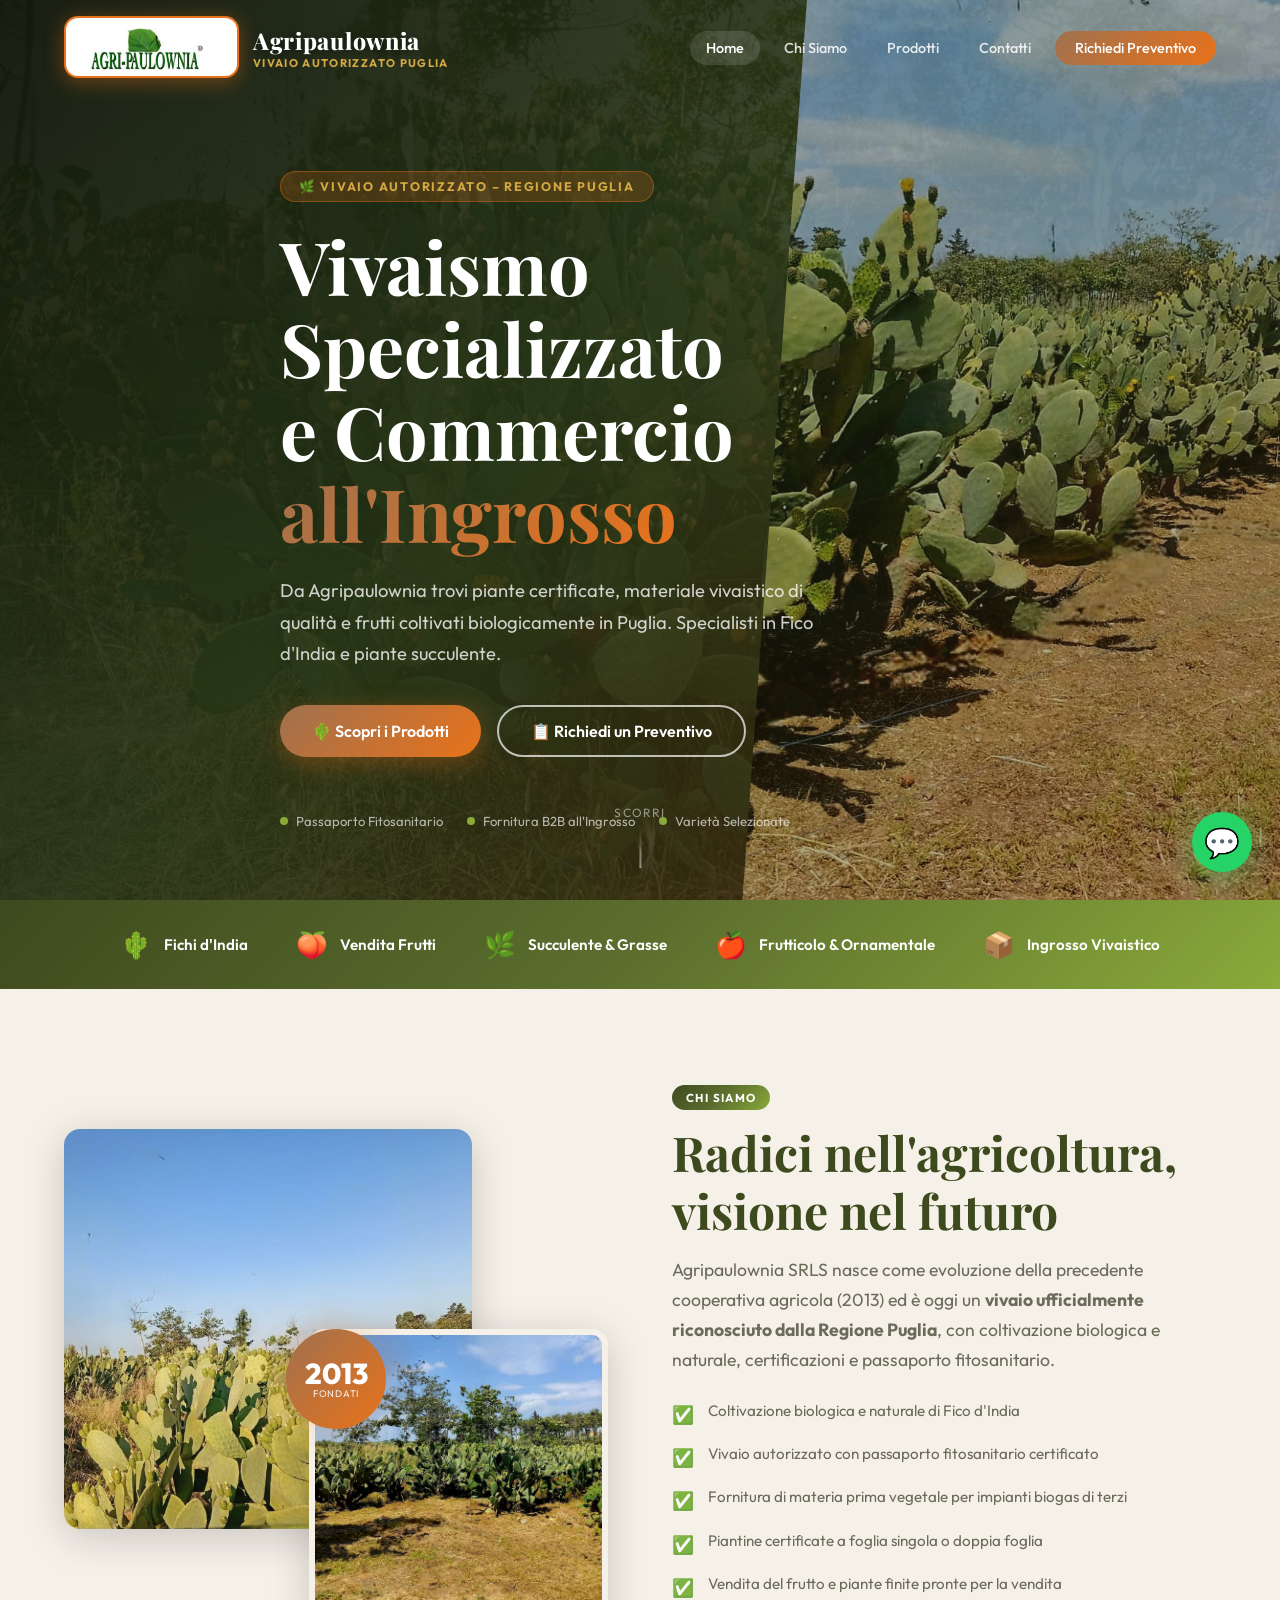
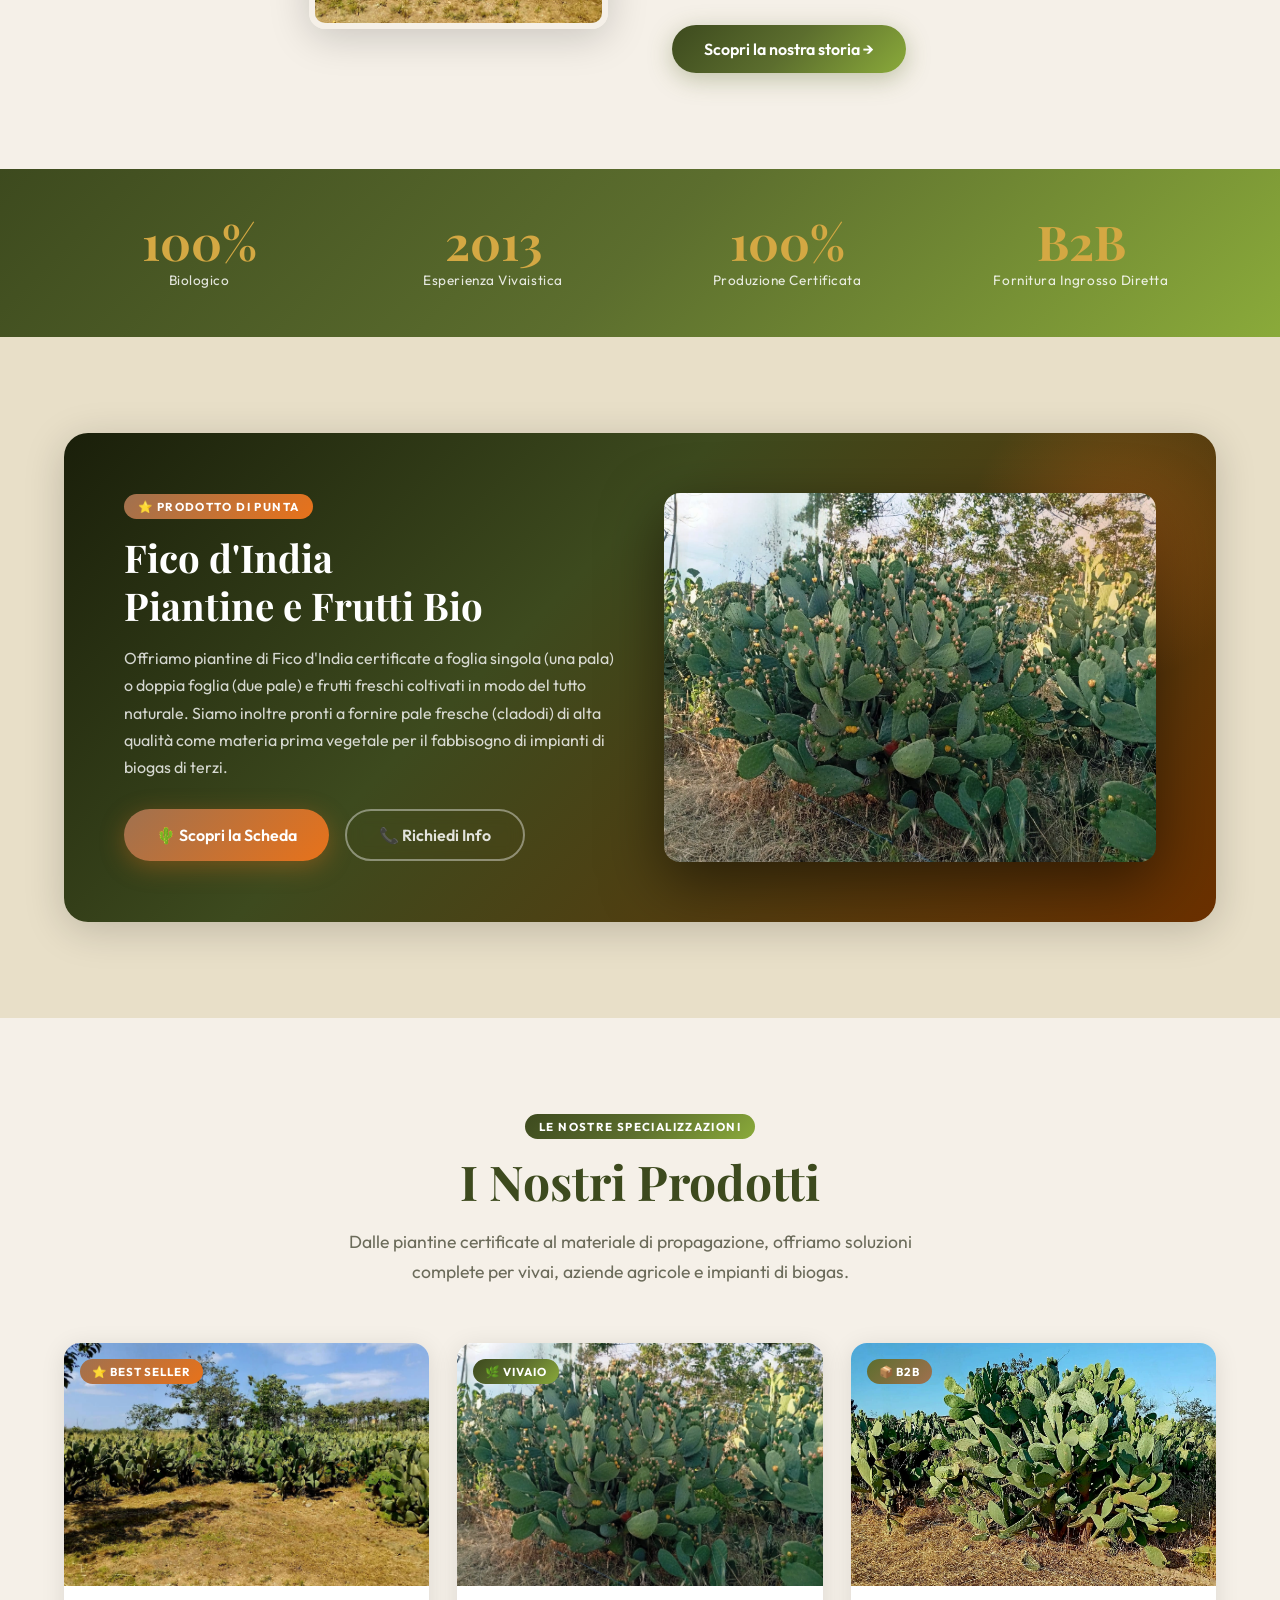
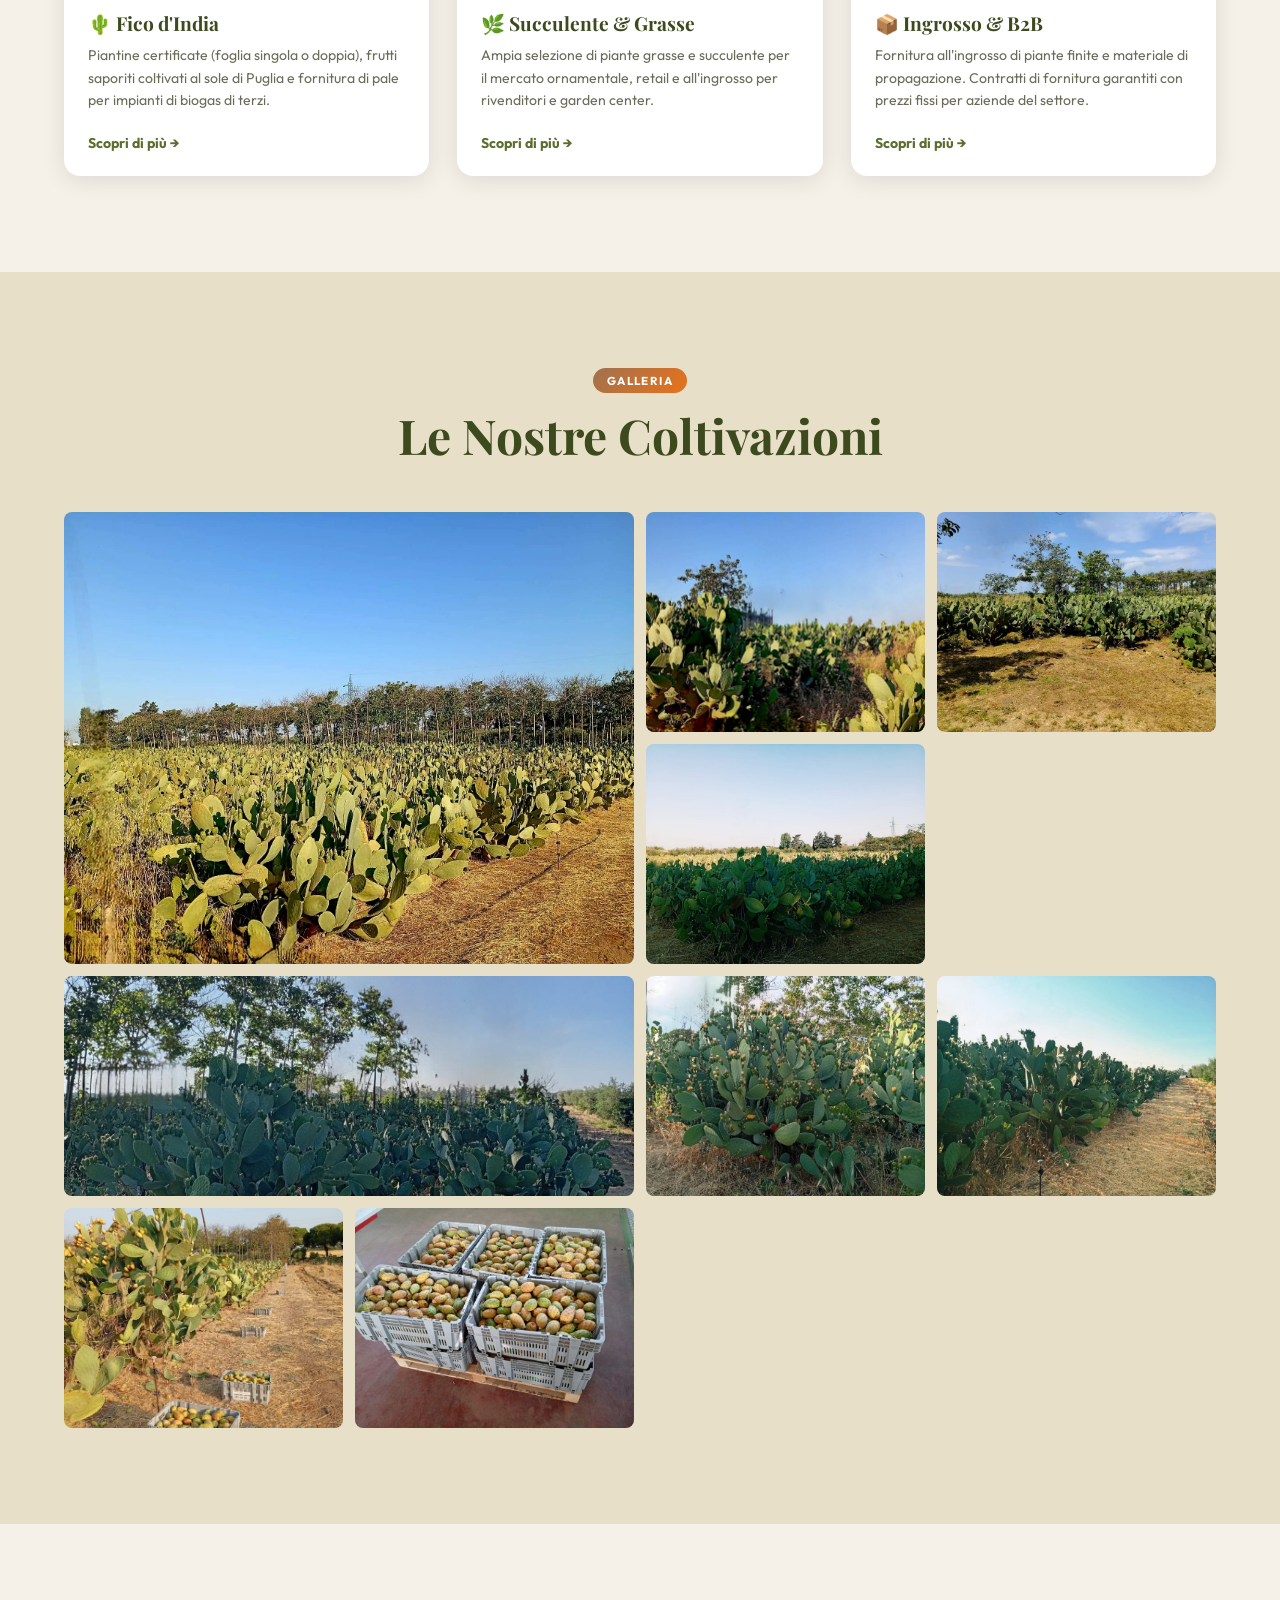
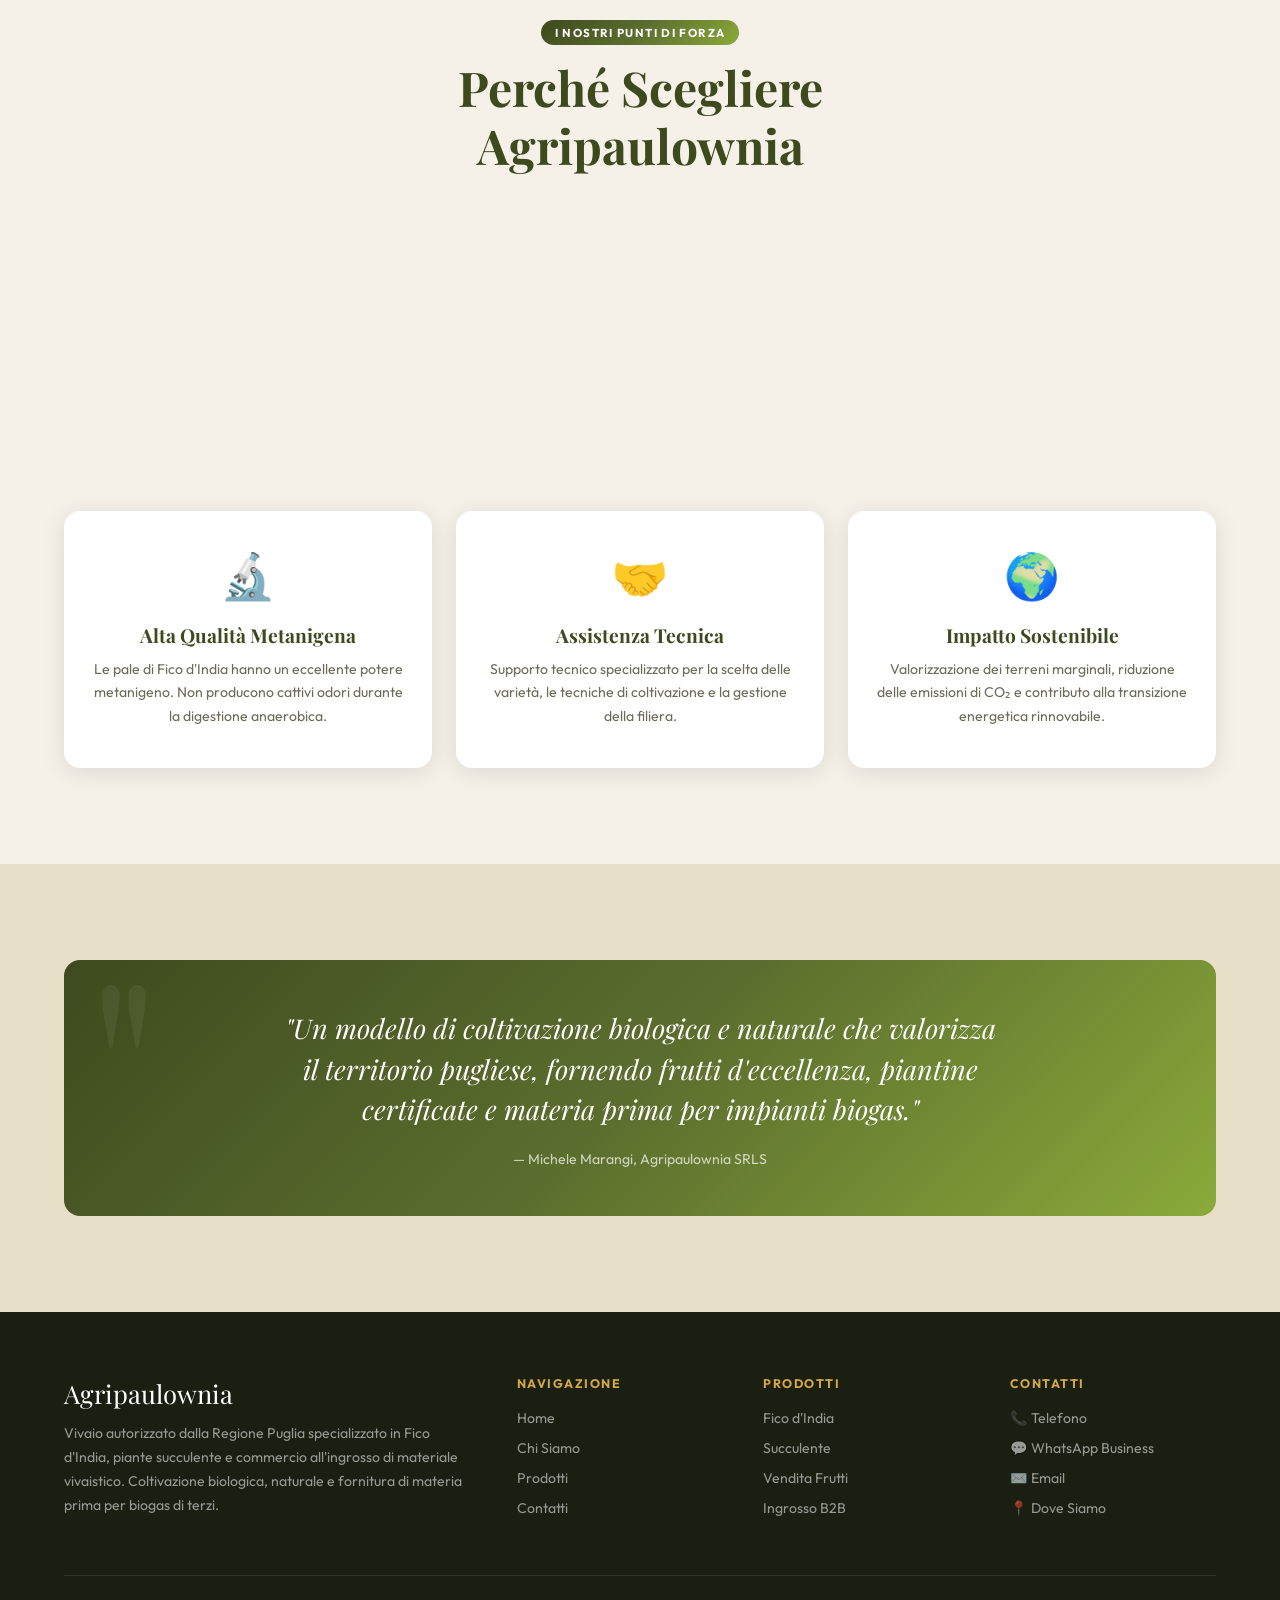
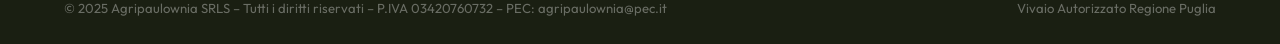
==== commit ce92d399: "Update site with new files from Documents/agripaulownia and preserve CNAME + FormSubmit configuratio" ====
--- a/index.html
+++ b/index.html
@@ -3,8 +3,8 @@
 <head>
   <meta charset="UTF-8" />
   <meta name="viewport" content="width=device-width, initial-scale=1.0" />
-  <title>Agripolonia – Vivaismo Specializzato e Commercio all'Ingrosso | Puglia</title>
-  <meta name="description" content="Agripolonia è un vivaio autorizzato dalla Regione Puglia, specializzato in Fico d'India, piante succulente e commercio all'ingrosso di materiale vivaistico con coltivazione biologica e naturale." />
+  <title>Agripaulownia – Vivaismo Specializzato e Commercio all'Ingrosso | Puglia</title>
+  <meta name="description" content="Agripaulownia è un vivaio autorizzato dalla Regione Puglia, specializzato in Fico d'India, piante succulente e commercio all'ingrosso di materiale vivaistico con coltivazione biologica e naturale." />
   <link rel="stylesheet" href="style.css" />
   <style>
     /* ── Hero specifico homepage ── */
@@ -360,9 +360,9 @@
 <nav class="navbar" id="navbar">
   <div class="container">
     <a href="index.html" class="nav-logo">
-      <img src="images/WhatsApp_Image_2026-07-15_at_09.53.42.jpeg" alt="Agripolonia Logo" />
+      <img src="images/WhatsApp_Image_2026-09-08_at_15.44.19.jpeg" alt="Agripaulownia Logo" />
       <div class="nav-logo-text">
-        <span class="name">Agripolonia</span>
+        <span class="name">Agripaulownia</span>
         <span class="tagline">Vivaio Autorizzato Puglia</span>
       </div>
     </a>
@@ -402,7 +402,7 @@
         Vivaismo Specializzato<br/>e Commercio<br/><span>all'Ingrosso</span>
       </h1>
       <p class="hero-sub">
-        Da Agripolonia trovi piante certificate, materiale vivaistico di qualità e frutti coltivati biologicamente in Puglia. Specialisti in Fico d'India e piante succulente.
+        Da Agripaulownia trovi piante certificate, materiale vivaistico di qualità e frutti coltivati biologicamente in Puglia. Specialisti in Fico d'India e piante succulente.
       </p>
       <div class="hero-actions">
         <a href="prodotti.html" class="btn btn-primary">🌵 Scopri i Prodotti</a>
@@ -445,7 +445,7 @@
     <div class="about-split">
       <div class="about-images reveal">
         <div class="about-img-main">
-          <img src="images/WhatsApp_Image_2026-07-15_at_09.55.04.jpeg" alt="Campo coltivazioni Agripolonia" />
+          <img src="images/WhatsApp_Image_2026-07-15_at_09.55.04.jpeg" alt="Campo coltivazioni Agripaulownia" />
         </div>
         <div class="about-img-accent">
           <img src="images/WhatsApp_Image_2026-07-15_at_09.54.33.jpeg" alt="Pale di fico d'India" />
@@ -460,7 +460,7 @@
         <span class="tag tag-green">Chi Siamo</span>
         <h2 class="section-title">Radici nell'agricoltura,<br/>visione nel futuro</h2>
         <p class="section-sub">
-          Agripolonia SRLS nasce come evoluzione della precedente cooperativa agricola (2013) ed è oggi un <strong>vivaio ufficialmente riconosciuto dalla Regione Puglia</strong>, con coltivazione biologica e naturale, certificazioni e passaporto fitosanitario.
+          Agripaulownia SRLS nasce come evoluzione della precedente cooperativa agricola (2013) ed è oggi un <strong>vivaio ufficialmente riconosciuto dalla Regione Puglia</strong>, con coltivazione biologica e naturale, certificazioni e passaporto fitosanitario.
         </p>
         <ul class="about-list">
           <li><span class="check">✅</span> Coltivazione biologica e naturale di Fico d'India</li>
@@ -638,7 +638,7 @@
   <div class="container">
     <div style="text-align:center; max-width:600px; margin:0 auto 56px;">
       <span class="tag tag-green">I Nostri Punti di Forza</span>
-      <h2 class="section-title">Perché Scegliere Agripolonia</h2>
+      <h2 class="section-title">Perché Scegliere Agripaulownia</h2>
     </div>
     <div class="why-grid">
       <div class="feature-box reveal">
@@ -684,7 +684,7 @@
       <blockquote>
         "Un modello di coltivazione biologica e naturale che valorizza il territorio pugliese, fornendo frutti d'eccellenza, piantine certificate e materia prima per impianti biogas."
       </blockquote>
-      <cite>— Michele Marangi, Agripolonia / Eco Edil Progetti Srl</cite>
+      <cite>— Michele Marangi, Agripaulownia SRLS</cite>
     </div>
   </div>
 </section>
@@ -696,7 +696,7 @@
   <div class="container">
     <div class="footer-grid">
       <div class="footer-brand">
-        <div class="name">Agripolonia</div>
+        <div class="name">Agripaulownia</div>
         <p>Vivaio autorizzato dalla Regione Puglia specializzato in Fico d'India, piante succulente e commercio all'ingrosso di materiale vivaistico. Coltivazione biologica, naturale e fornitura di materia prima per biogas di terzi.</p>
       </div>
       <div class="footer-col">
@@ -728,7 +728,7 @@
       </div>
     </div>
     <div class="footer-bottom">
-      <span>© 2025 Agripolonia SRLS – Tutti i diritti riservati – P.IVA 03420760732 – PEC: agripaulownia@pec.it</span>
+      <span>© 2025 Agripaulownia SRLS – Tutti i diritti riservati – P.IVA 03420760732 – PEC: agripaulownia@pec.it</span>
       <span>Vivaio Autorizzato Regione Puglia</span>
     </div>
   </div>
--- a/style.css
+++ b/style.css
@@ -1,5 +1,5 @@
 /* ============================================================
-   AGRIPOLONIA – Global Stylesheet
+   AGRIPAULOWNIA – Global Stylesheet
    Palette: Verde oliva, Terra, Arancio/Rosso Fico d'India
    ============================================================ */
 
@@ -156,14 +156,23 @@
 .nav-logo {
   display: flex;
   align-items: center;
-  gap: 12px;
+  gap: 14px;
 }
 .nav-logo img {
-  height: 48px;
-  width: 48px;
-  object-fit: cover;
-  border-radius: 50%;
-  border: 2px solid var(--orange);
+  height: 62px;
+  width: auto;
+  max-width: 200px;
+  object-fit: contain;
+  border-radius: 14px;
+  background: var(--white);
+  padding: 4px 8px;
+  border: 2.5px solid var(--orange);
+  box-shadow: 0 4px 20px rgba(232, 114, 26, 0.4);
+  transition: var(--transition);
+}
+.nav-logo:hover img {
+  transform: scale(1.06);
+  box-shadow: 0 6px 24px rgba(232, 114, 26, 0.55);
 }
 .nav-logo-text {
   display: flex;
@@ -171,16 +180,18 @@
 }
 .nav-logo-text .name {
   font-family: 'Playfair Display', serif;
-  font-size: 1.3rem;
+  font-size: 1.45rem;
+  font-weight: 800;
+  color: var(--white);
+  letter-spacing: 0.03em;
+  text-shadow: 0 2px 10px rgba(0,0,0,0.5);
+}
+.nav-logo-text .tagline {
+  font-size: 0.7rem;
+  color: var(--gold);
+  letter-spacing: 0.12em;
+  text-transform: uppercase;
   font-weight: 700;
-  color: var(--white);
-  letter-spacing: 0.02em;
-}
-.nav-logo-text .tagline {
-  font-size: 0.65rem;
-  color: rgba(255,255,255,0.6);
-  letter-spacing: 0.1em;
-  text-transform: uppercase;
 }
 .nav-links {
   display: flex;
@@ -709,6 +720,8 @@
 }
 
 @media (max-width: 480px) {
+  .nav-logo img { height: 50px; padding: 3px 6px; }
+  .nav-logo-text .name { font-size: 1.2rem; }
   .gallery-grid { grid-template-columns: 1fr; }
   .stats-grid { grid-template-columns: 1fr; }
   .btn { padding: 12px 22px; font-size: 0.9rem; }
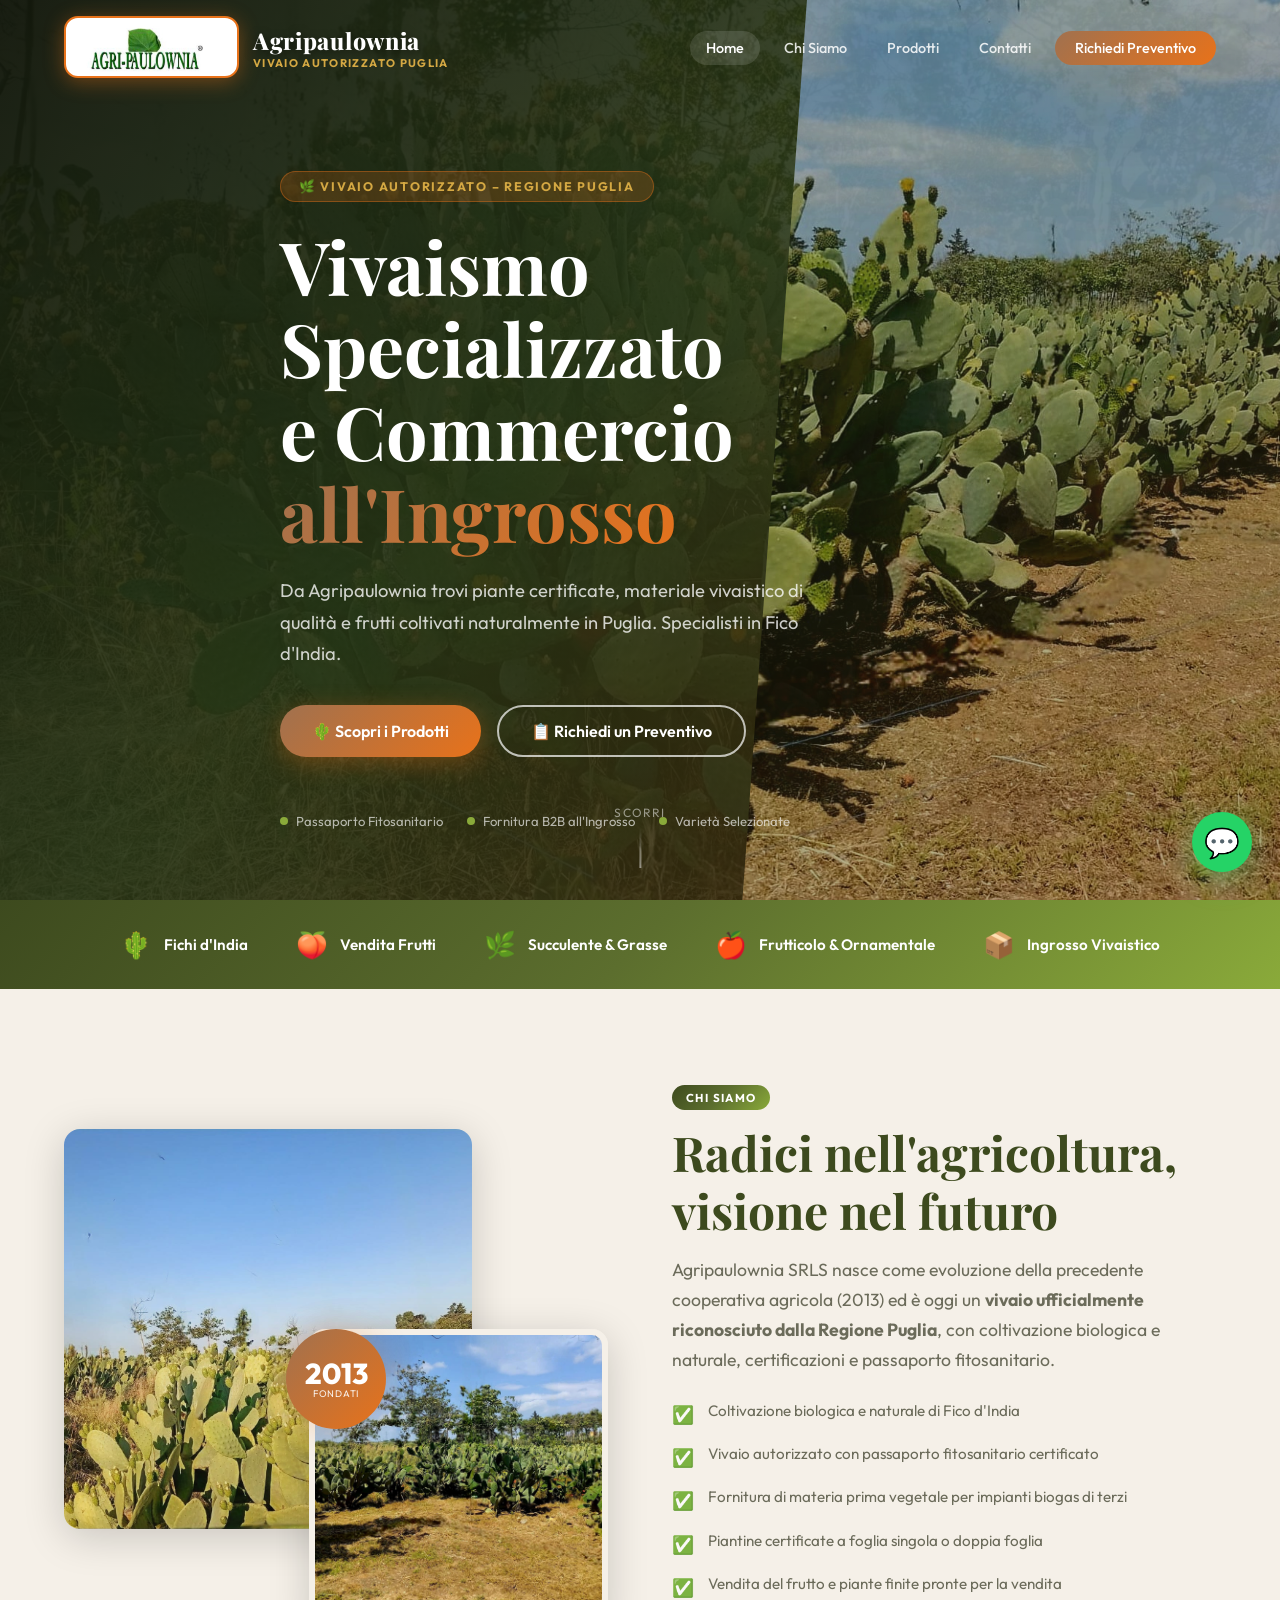
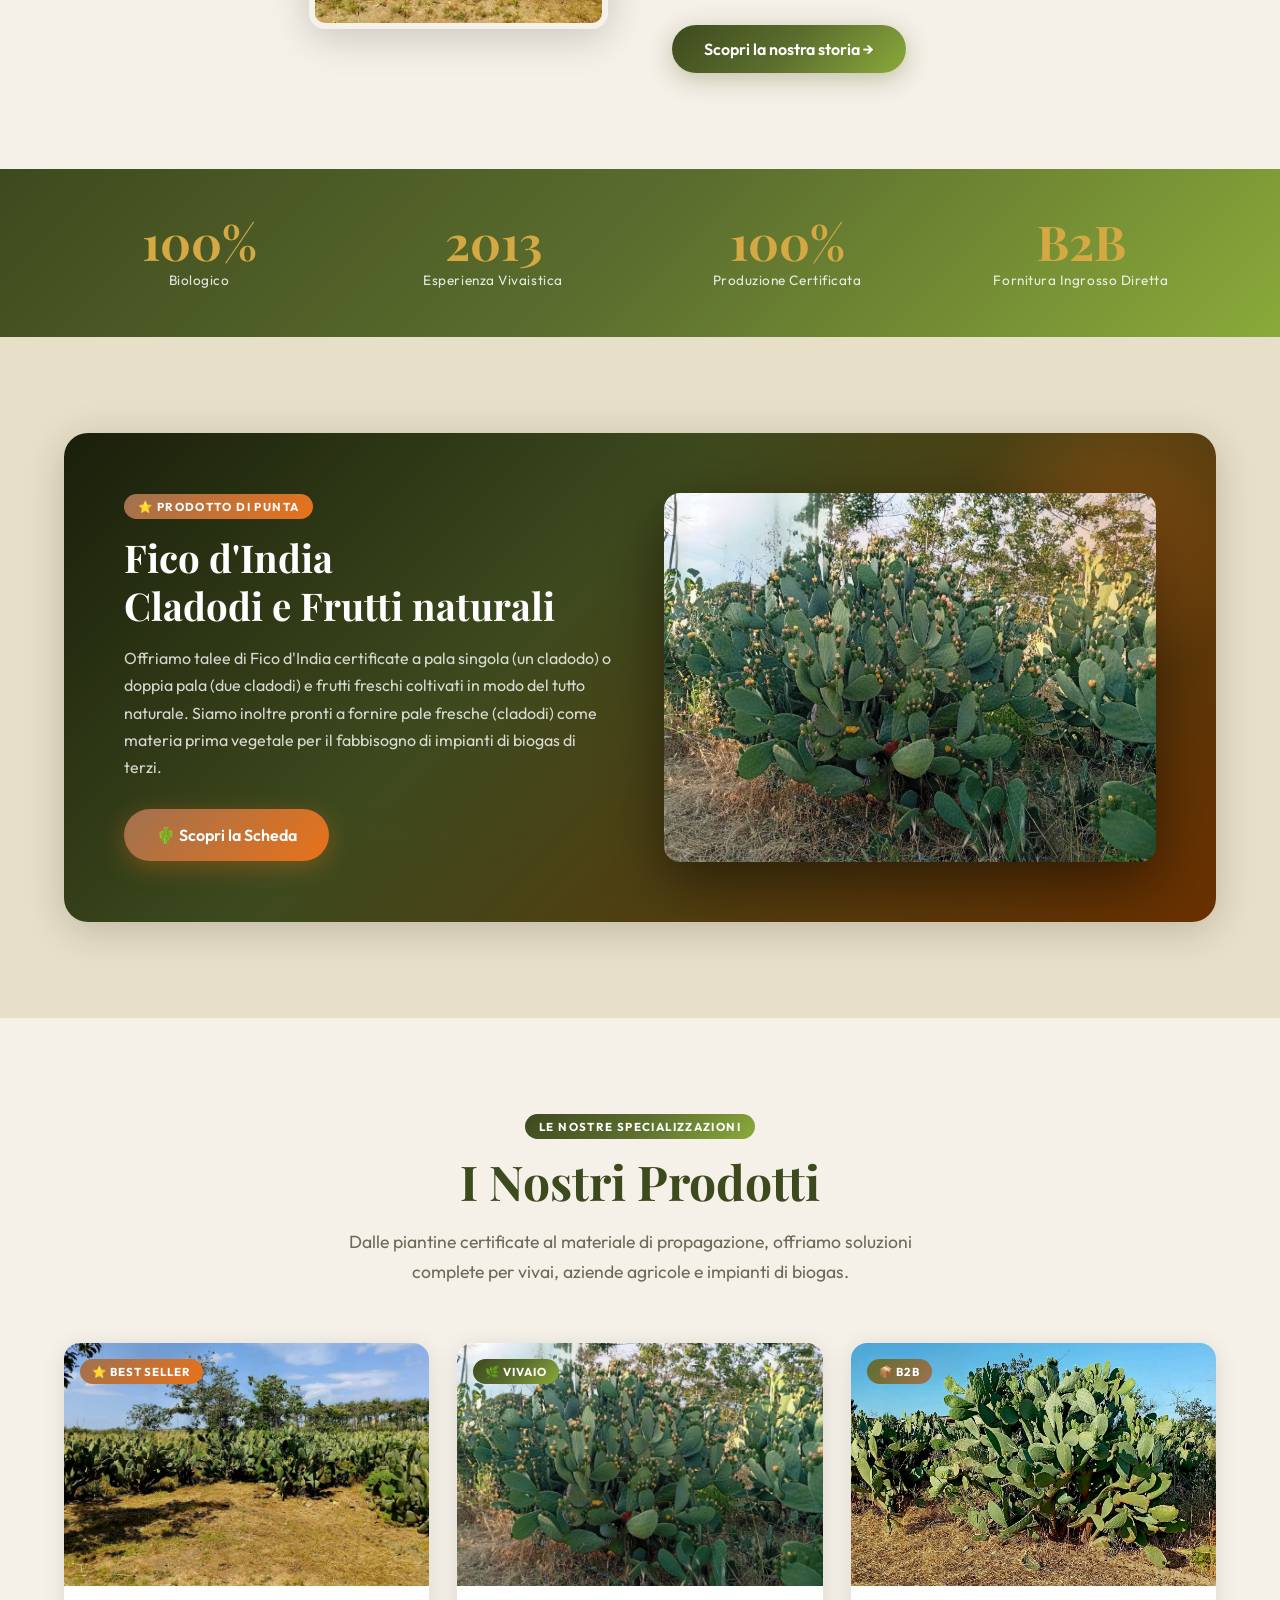
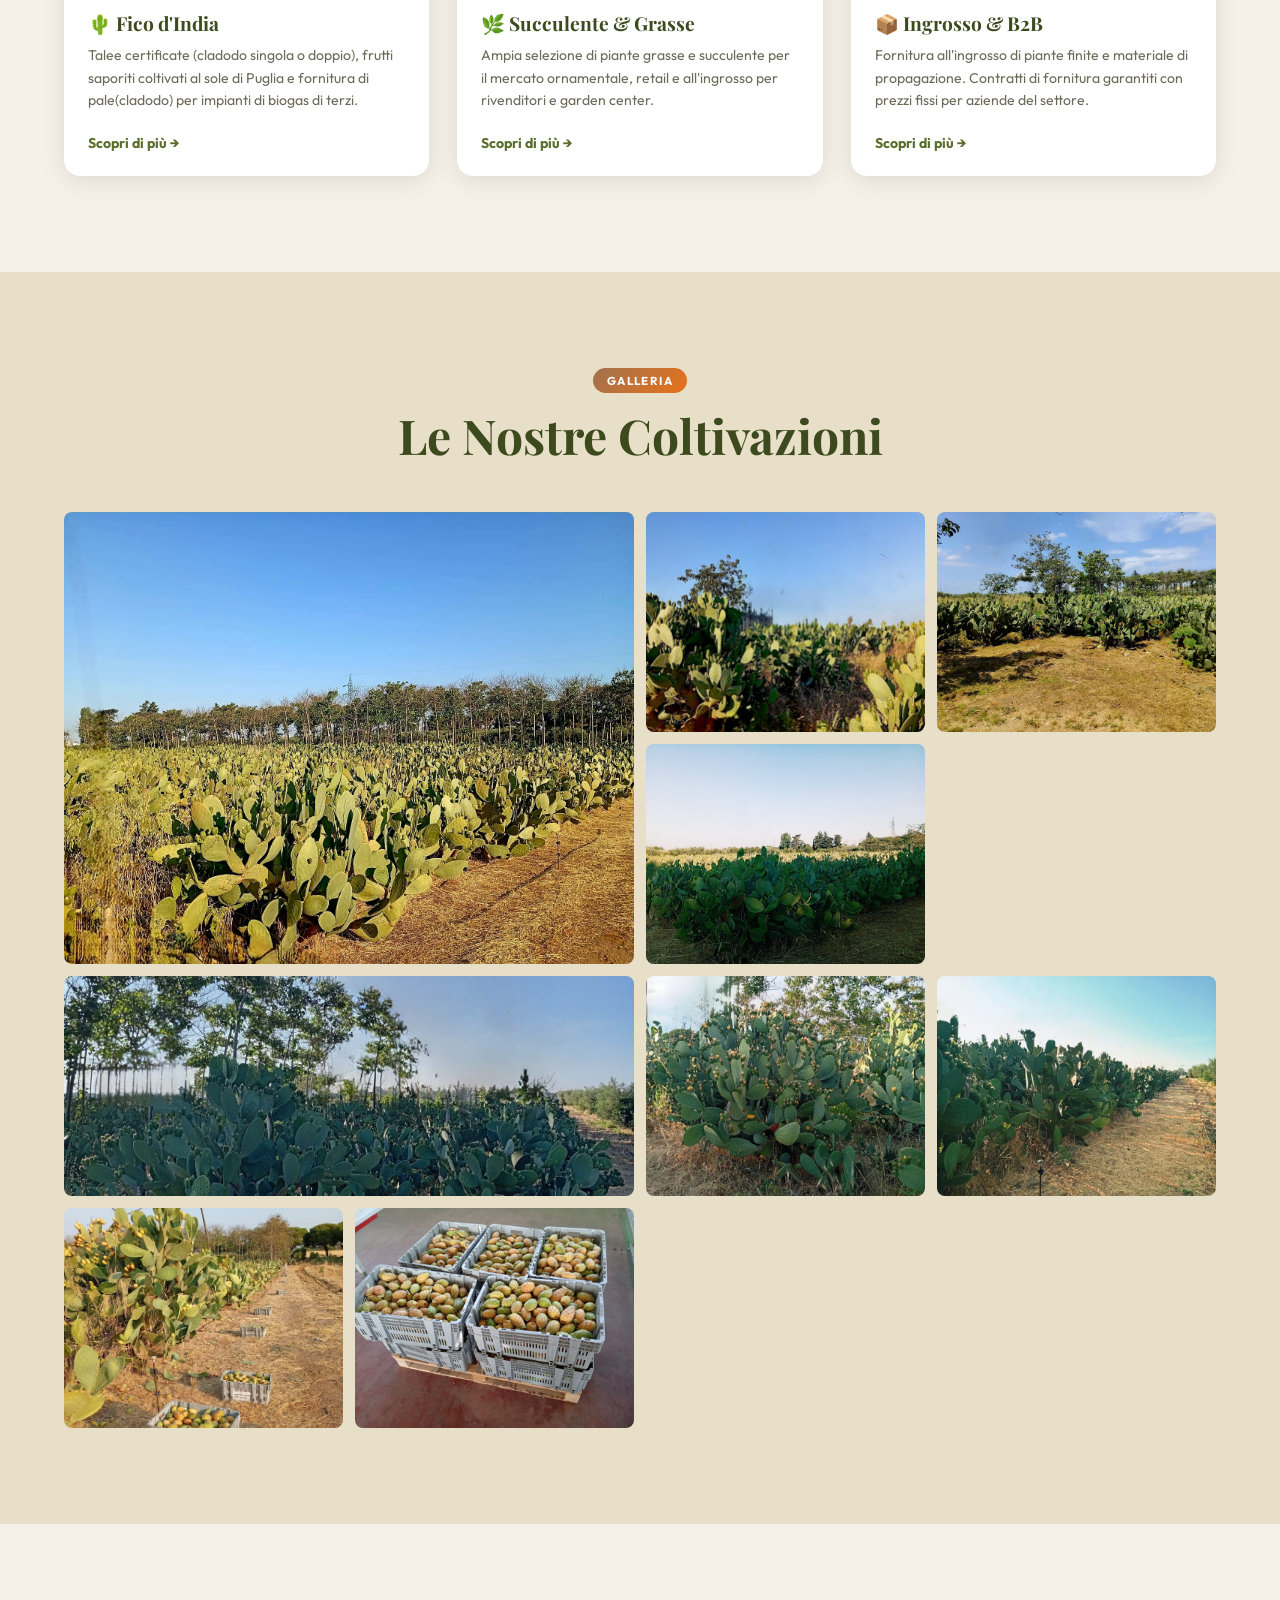
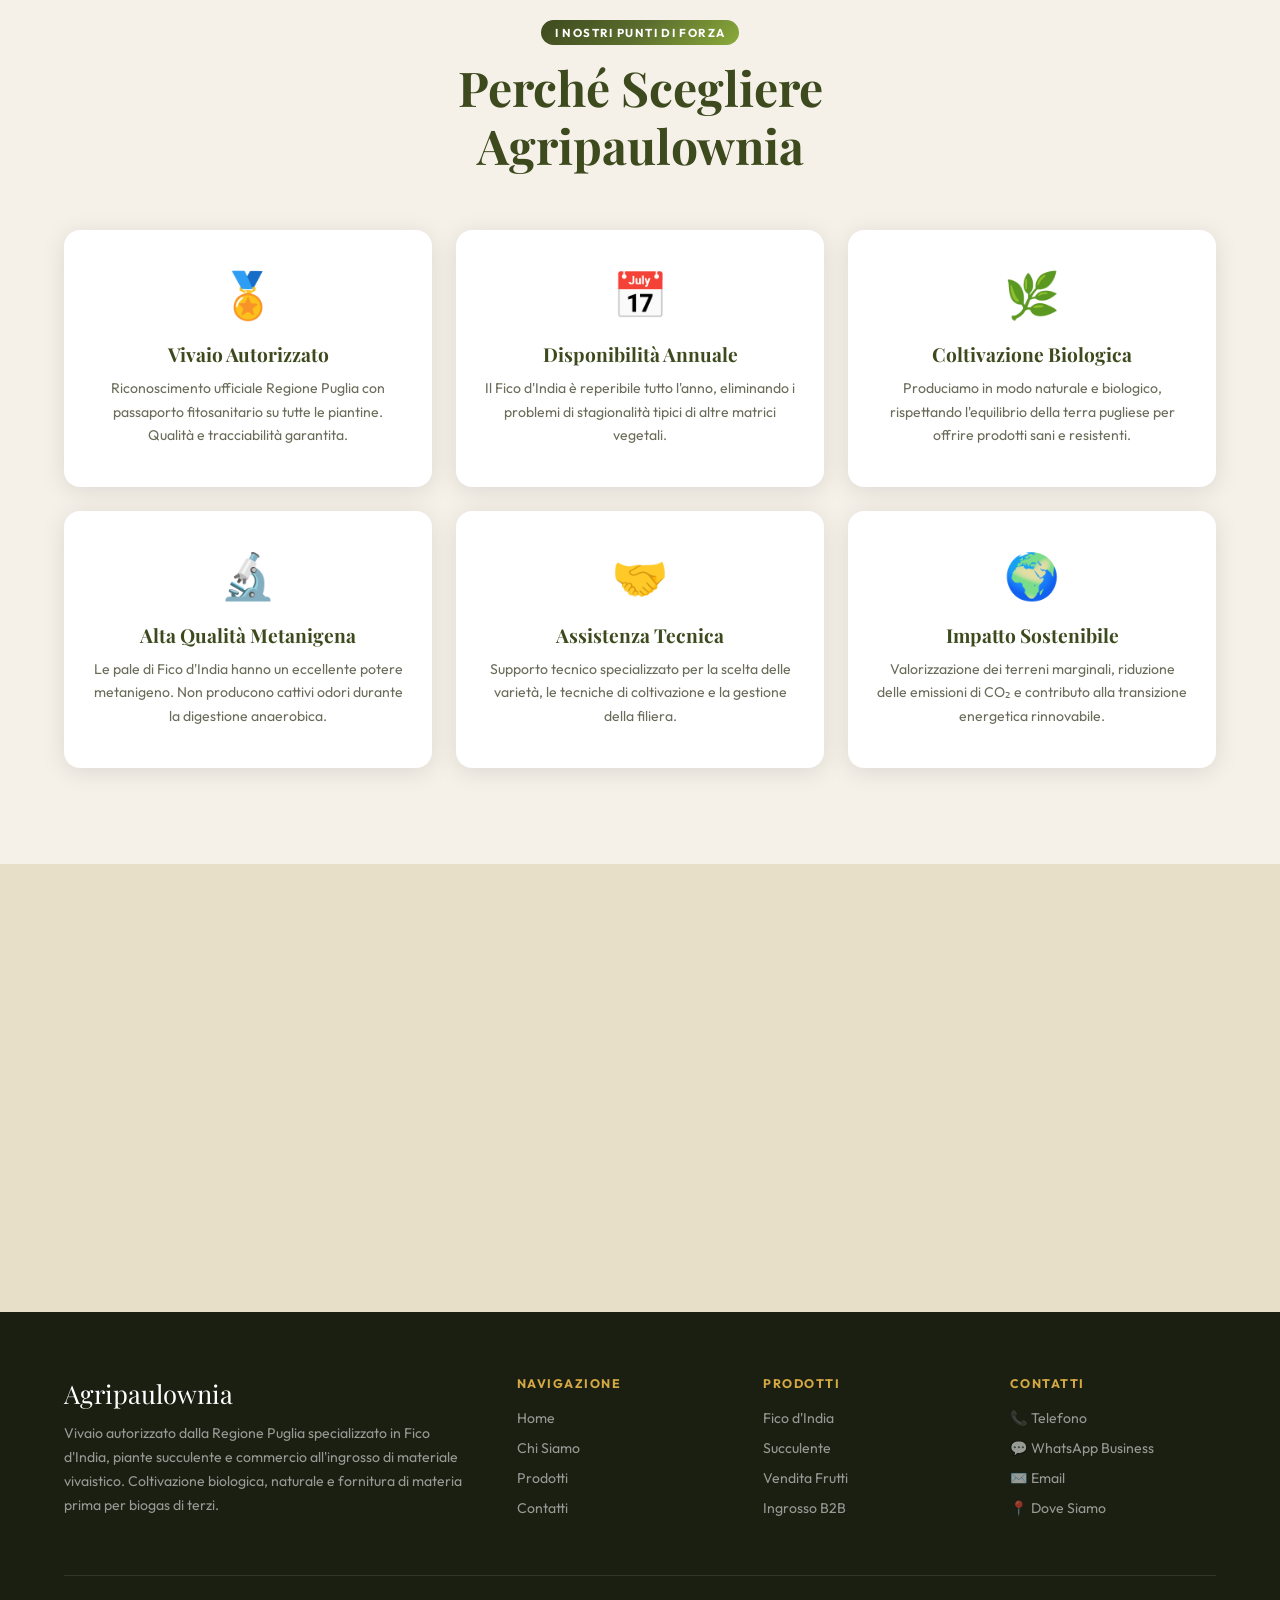
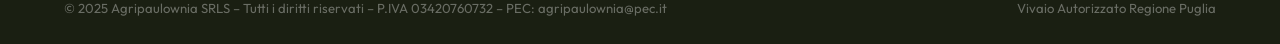
==== commit 3a1262a2: "index.html" ====
--- a/index.html
+++ b/index.html
@@ -5,7 +5,8 @@
   <meta name="viewport" content="width=device-width, initial-scale=1.0" />
   <title>Agripaulownia – Vivaismo Specializzato e Commercio all'Ingrosso | Puglia</title>
   <meta name="description" content="Agripaulownia è un vivaio autorizzato dalla Regione Puglia, specializzato in Fico d'India, piante succulente e commercio all'ingrosso di materiale vivaistico con coltivazione biologica e naturale." />
-  <link rel="stylesheet" href="style.css" />
+    <link rel="icon" type="image/png" sizes="32x32" href="images/favicon.png" />
+  <link rel="apple-touch-icon" sizes="180x180" href="images/favicon-180.png" /><link rel="stylesheet" href="style.css" />
   <style>
     /* ── Hero specifico homepage ── */
     .hero {
@@ -402,7 +403,7 @@
         Vivaismo Specializzato<br/>e Commercio<br/><span>all'Ingrosso</span>
       </h1>
       <p class="hero-sub">
-        Da Agripaulownia trovi piante certificate, materiale vivaistico di qualità e frutti coltivati biologicamente in Puglia. Specialisti in Fico d'India e piante succulente.
+        Da Agripaulownia trovi piante certificate, materiale vivaistico di qualità e frutti coltivati naturalmente in Puglia. Specialisti in Fico d'India.
       </p>
       <div class="hero-actions">
         <a href="prodotti.html" class="btn btn-primary">🌵 Scopri i Prodotti</a>
@@ -510,10 +511,10 @@
     <div class="highlight-box reveal">
       <div class="highlight-content">
         <span class="tag">⭐ Prodotto di Punta</span>
-        <h2>Fico d'India<br/>Piantine e Frutti Bio</h2>
+        <h2>Fico d'India<br/>Cladodi e Frutti naturali</h2>
         <p>
-          Offriamo piantine di Fico d'India certificate a foglia singola (una pala) o doppia foglia (due pale) e frutti freschi coltivati in modo del tutto naturale. 
-          Siamo inoltre pronti a fornire pale fresche (cladodi) di alta qualità come materia prima vegetale per il fabbisogno di impianti di biogas di terzi.
+          Offriamo talee di Fico d'India certificate a pala singola (un cladodo) o doppia pala (due cladodi) e frutti freschi coltivati in modo del tutto naturale. 
+          Siamo inoltre pronti a fornire pale fresche (cladodi) come materia prima vegetale per il fabbisogno di impianti di biogas di terzi.
         </p>
         <div style="display:flex; gap:16px; flex-wrap:wrap;">
           <a href="prodotti.html#fichi-india" class="btn btn-primary">🌵 Scopri la Scheda</a>
@@ -547,7 +548,7 @@
         </div>
         <div class="product-card-body">
           <h3>🌵 Fico d'India</h3>
-          <p>Piantine certificate (foglia singola o doppia), frutti saporiti coltivati al sole di Puglia e fornitura di pale per impianti di biogas di terzi.</p>
+          <p>Talee certificate (cladodo singola o doppio), frutti saporiti coltivati al sole di Puglia e fornitura di pale(cladodo) per impianti di biogas di terzi.</p>
           <a href="prodotti.html#fichi-india" class="product-link">Scopri di più →</a>
         </div>
       </div>
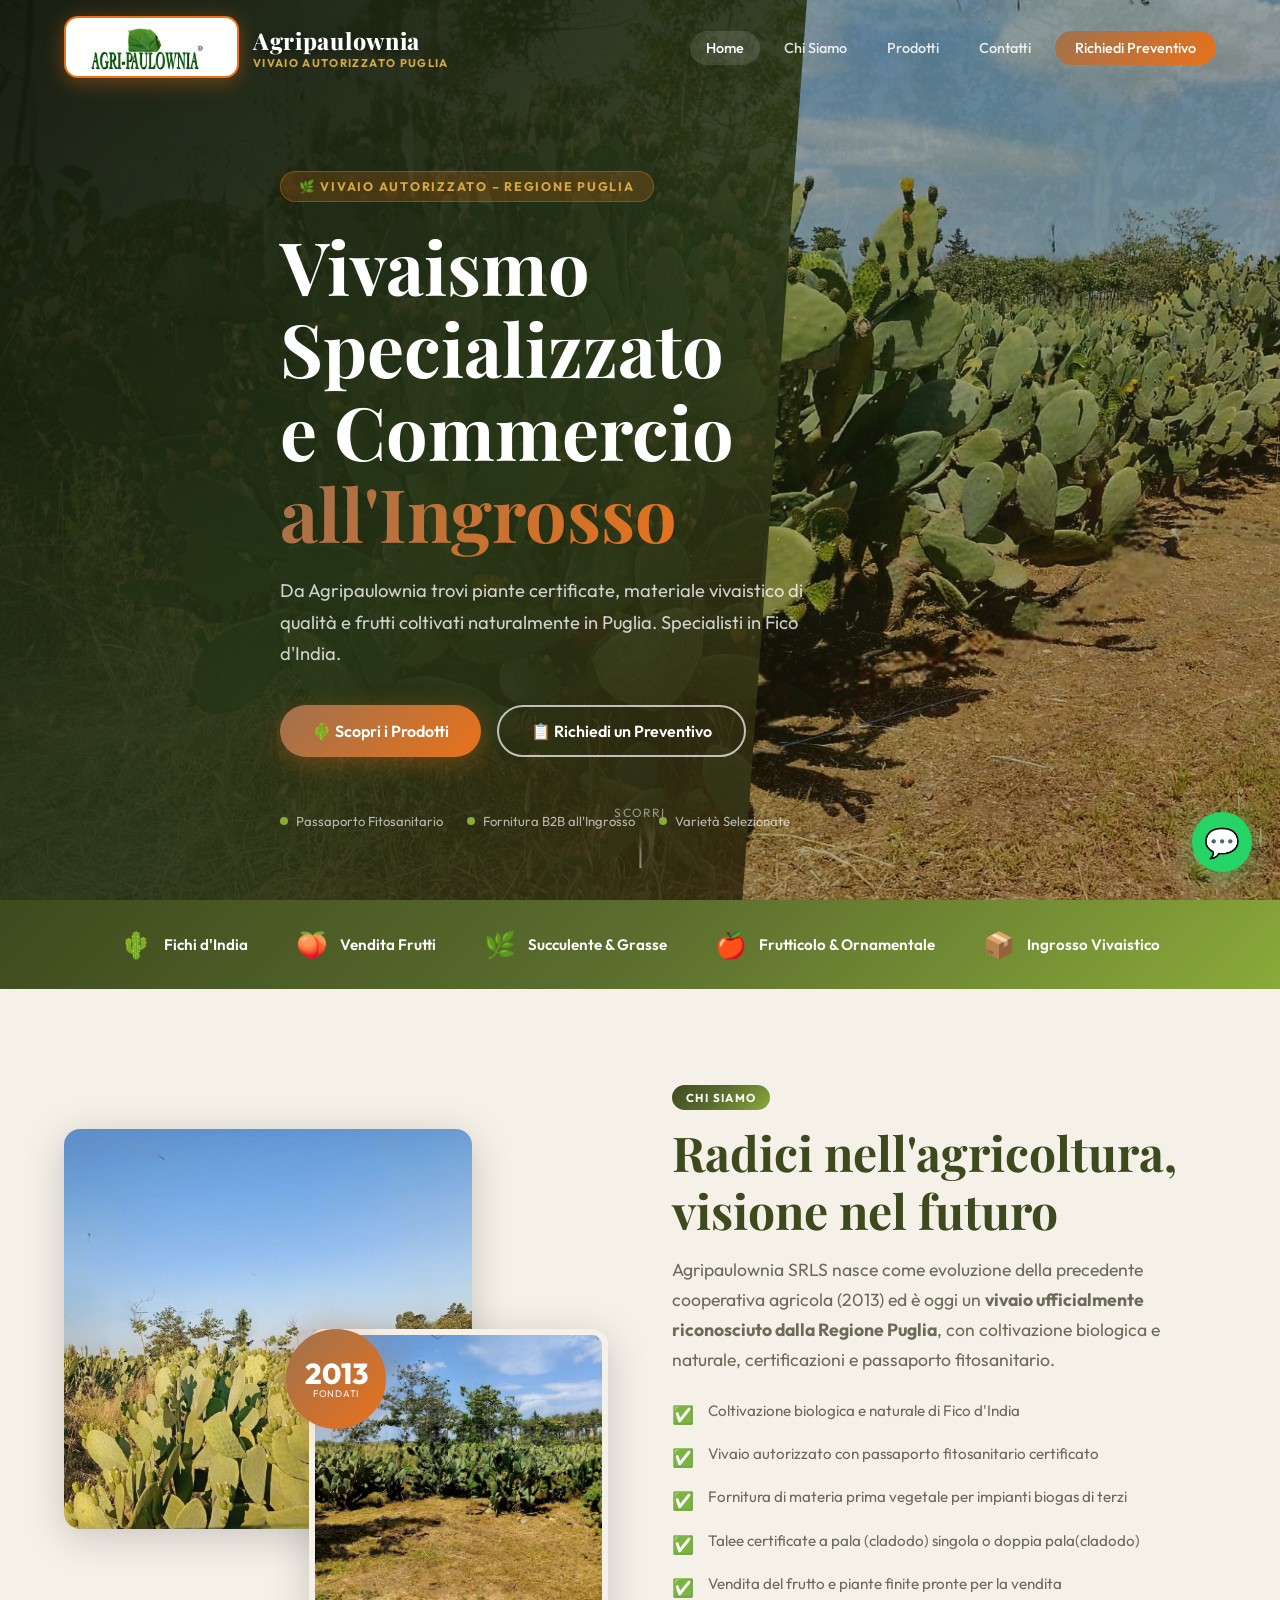
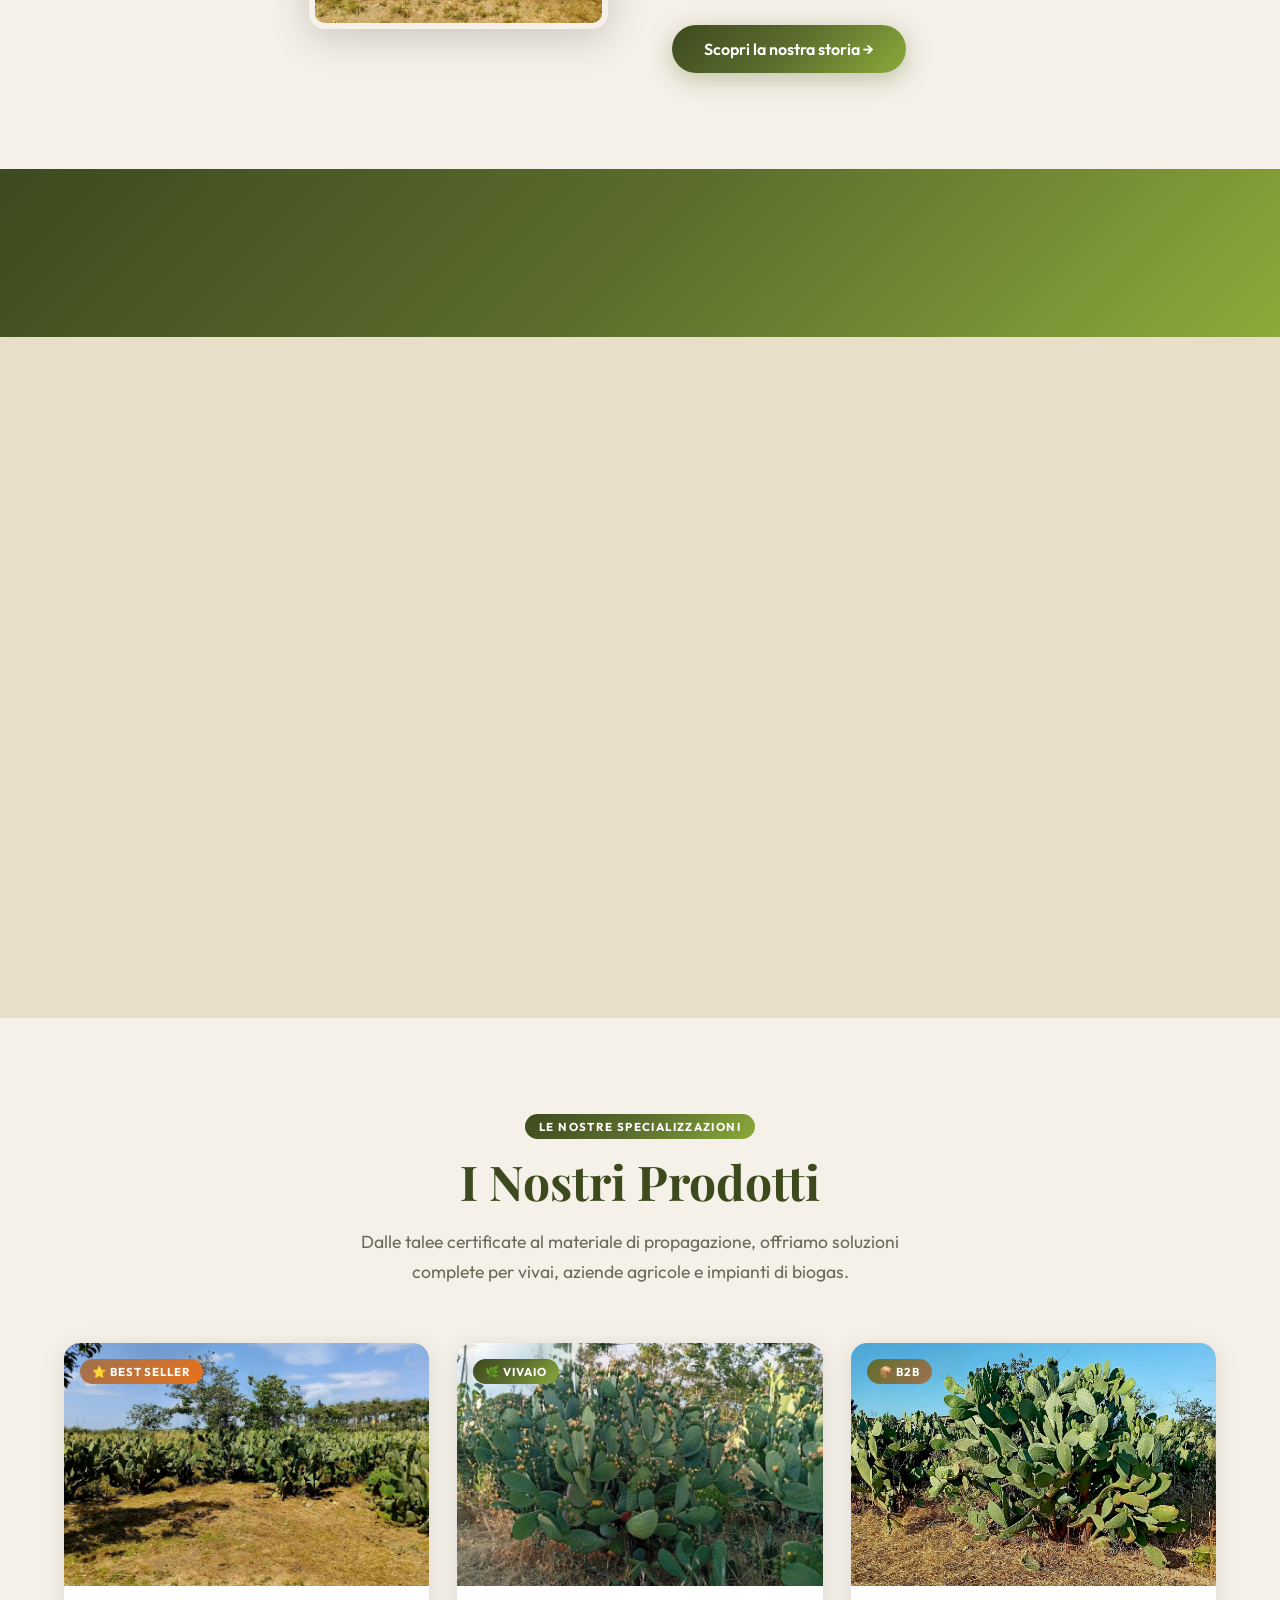
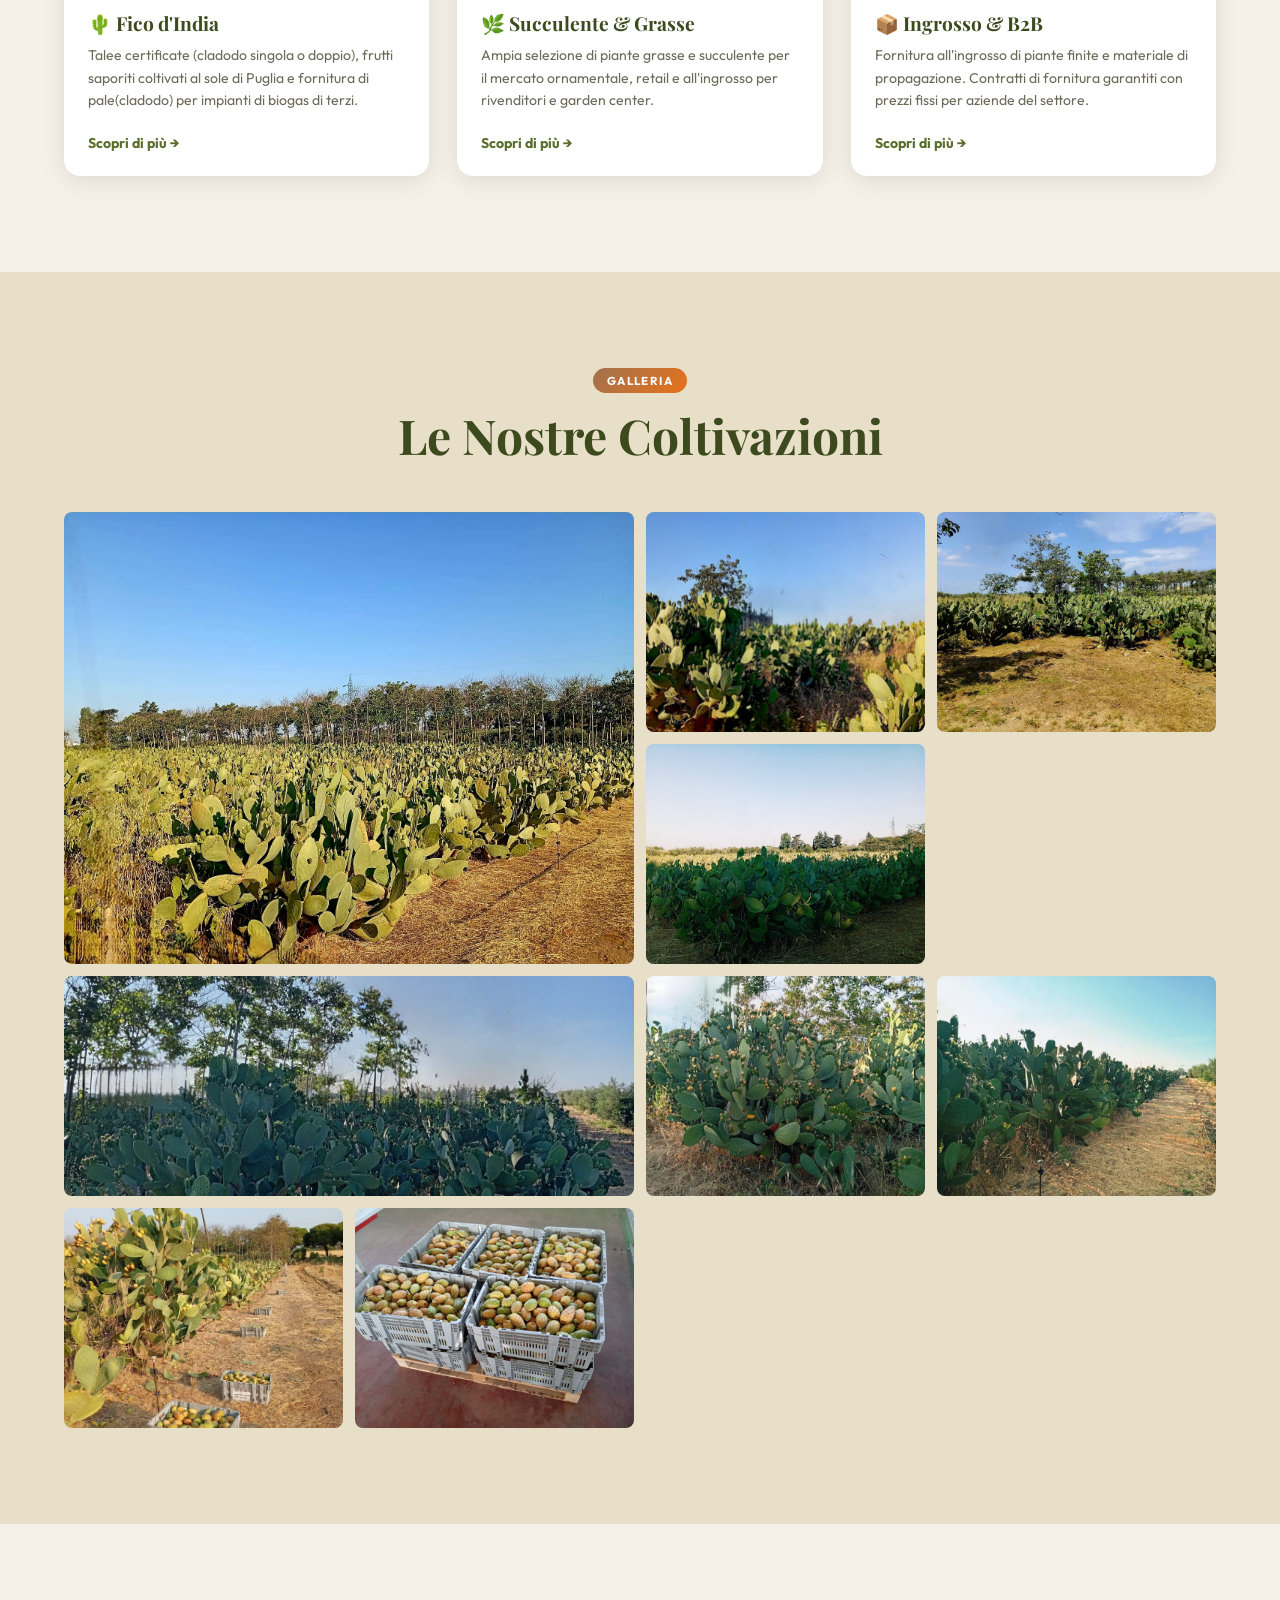
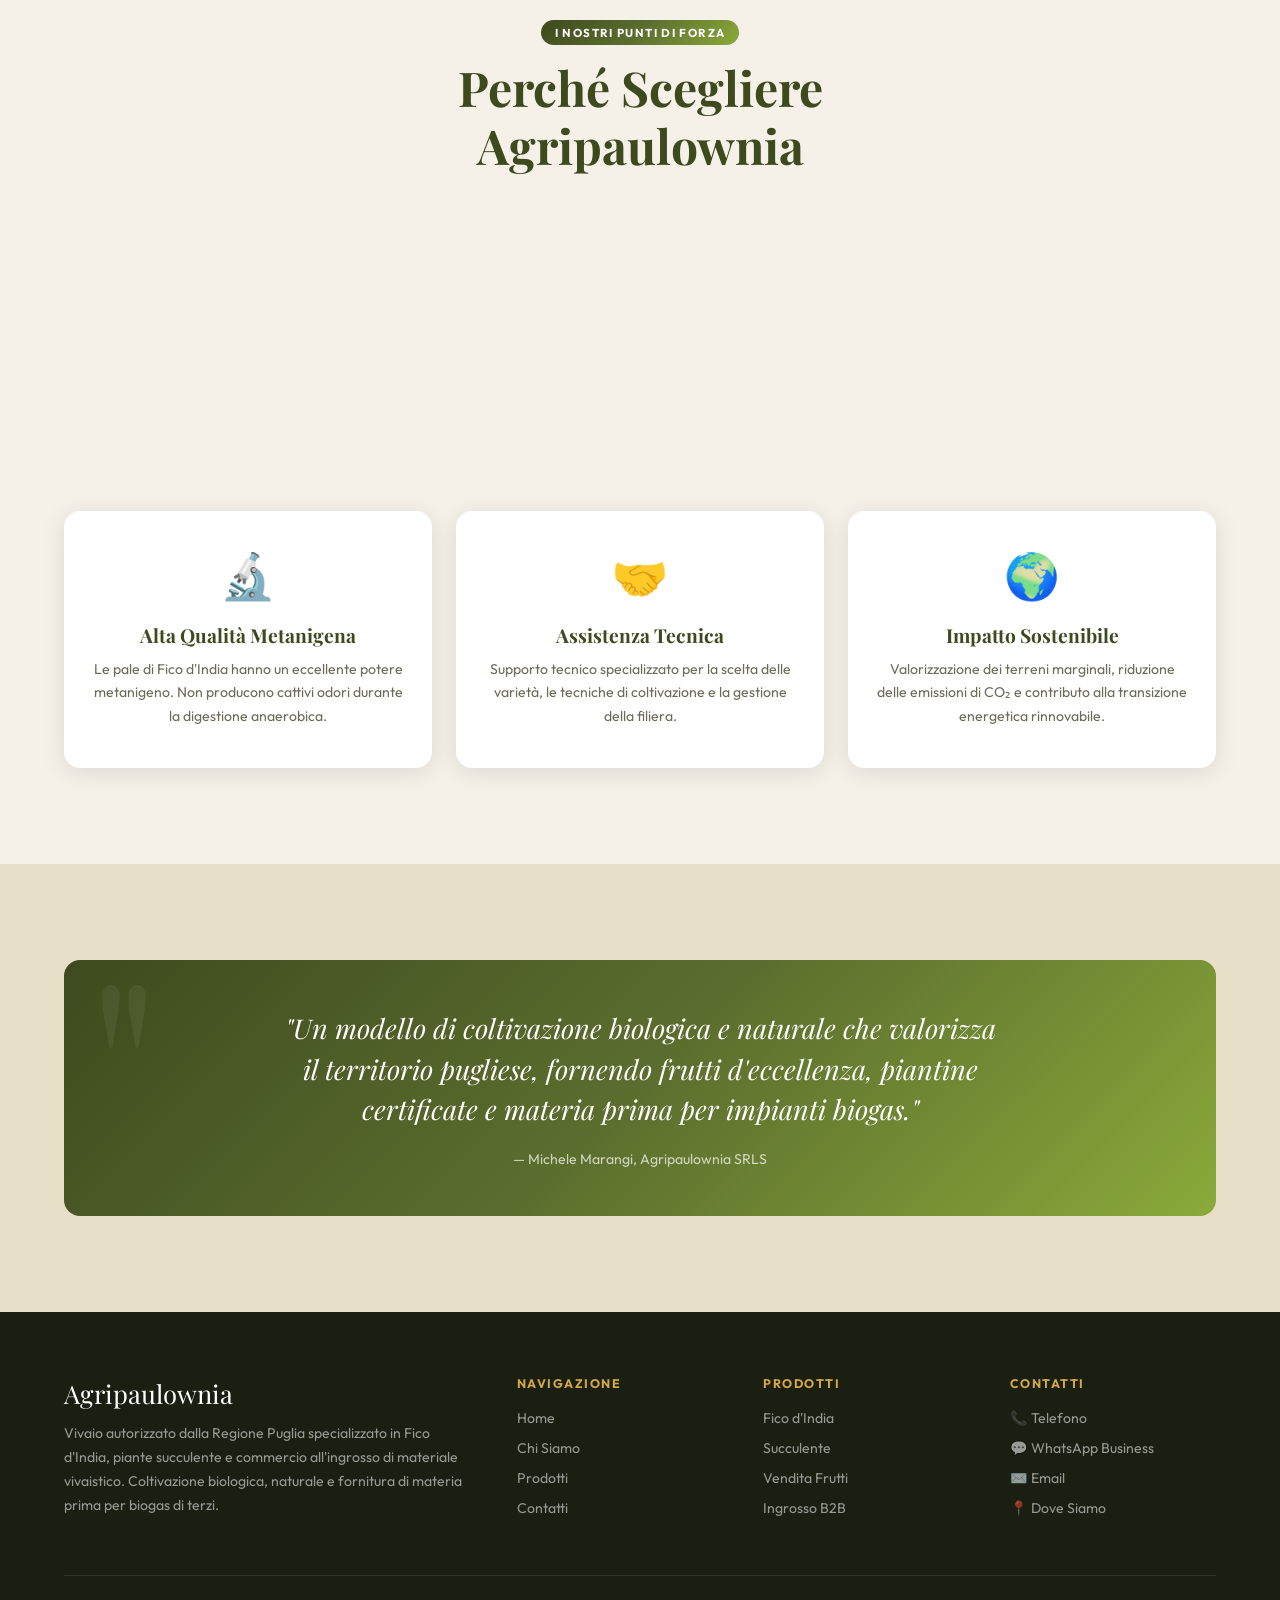
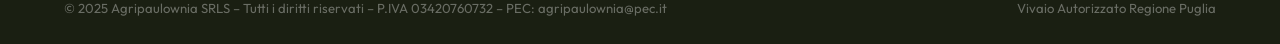
==== commit 5123c1d7: "index.html" ====
--- a/index.html
+++ b/index.html
@@ -467,7 +467,7 @@
           <li><span class="check">✅</span> Coltivazione biologica e naturale di Fico d'India</li>
           <li><span class="check">✅</span> Vivaio autorizzato con passaporto fitosanitario certificato</li>
           <li><span class="check">✅</span> Fornitura di materia prima vegetale per impianti biogas di terzi</li>
-          <li><span class="check">✅</span> Piantine certificate a foglia singola o doppia foglia</li>
+          <li><span class="check">✅</span> Talee certificate a pala (cladodo) singola o doppia pala(cladodo)</li>
           <li><span class="check">✅</span> Vendita del frutto e piante finite pronte per la vendita</li>
         </ul>
         <a href="chi-siamo.html" class="btn btn-green">Scopri la nostra storia →</a>
@@ -536,7 +536,7 @@
     <div style="text-align:center; max-width:620px; margin:0 auto 56px;">
       <span class="tag tag-green">Le Nostre Specializzazioni</span>
       <h2 class="section-title">I Nostri Prodotti</h2>
-      <p class="section-sub">Dalle piantine certificate al materiale di propagazione, offriamo soluzioni complete per vivai, aziende agricole e impianti di biogas.</p>
+      <p class="section-sub">Dalle talee certificate al materiale di propagazione, offriamo soluzioni complete per vivai, aziende agricole e impianti di biogas.</p>
     </div>
 
     <div class="products-preview-grid">
@@ -654,8 +654,8 @@
       </div>
       <div class="feature-box reveal reveal-delay-2">
         <span class="feature-icon">🌿</span>
-        <h3 class="feature-title">Coltivazione Biologica</h3>
-        <p class="feature-text">Produciamo in modo naturale e biologico, rispettando l'equilibrio della terra pugliese per offrire prodotti sani e resistenti.</p>
+        <h3 class="feature-title">Coltivazione naturale</h3>
+        <p class="feature-text">Produciamo in modo naturale, rispettando l'equilibrio della terra pugliese per offrire prodotti sani e resistenti.</p>
       </div>
       <div class="feature-box reveal reveal-delay-3">
         <span class="feature-icon">🔬</span>
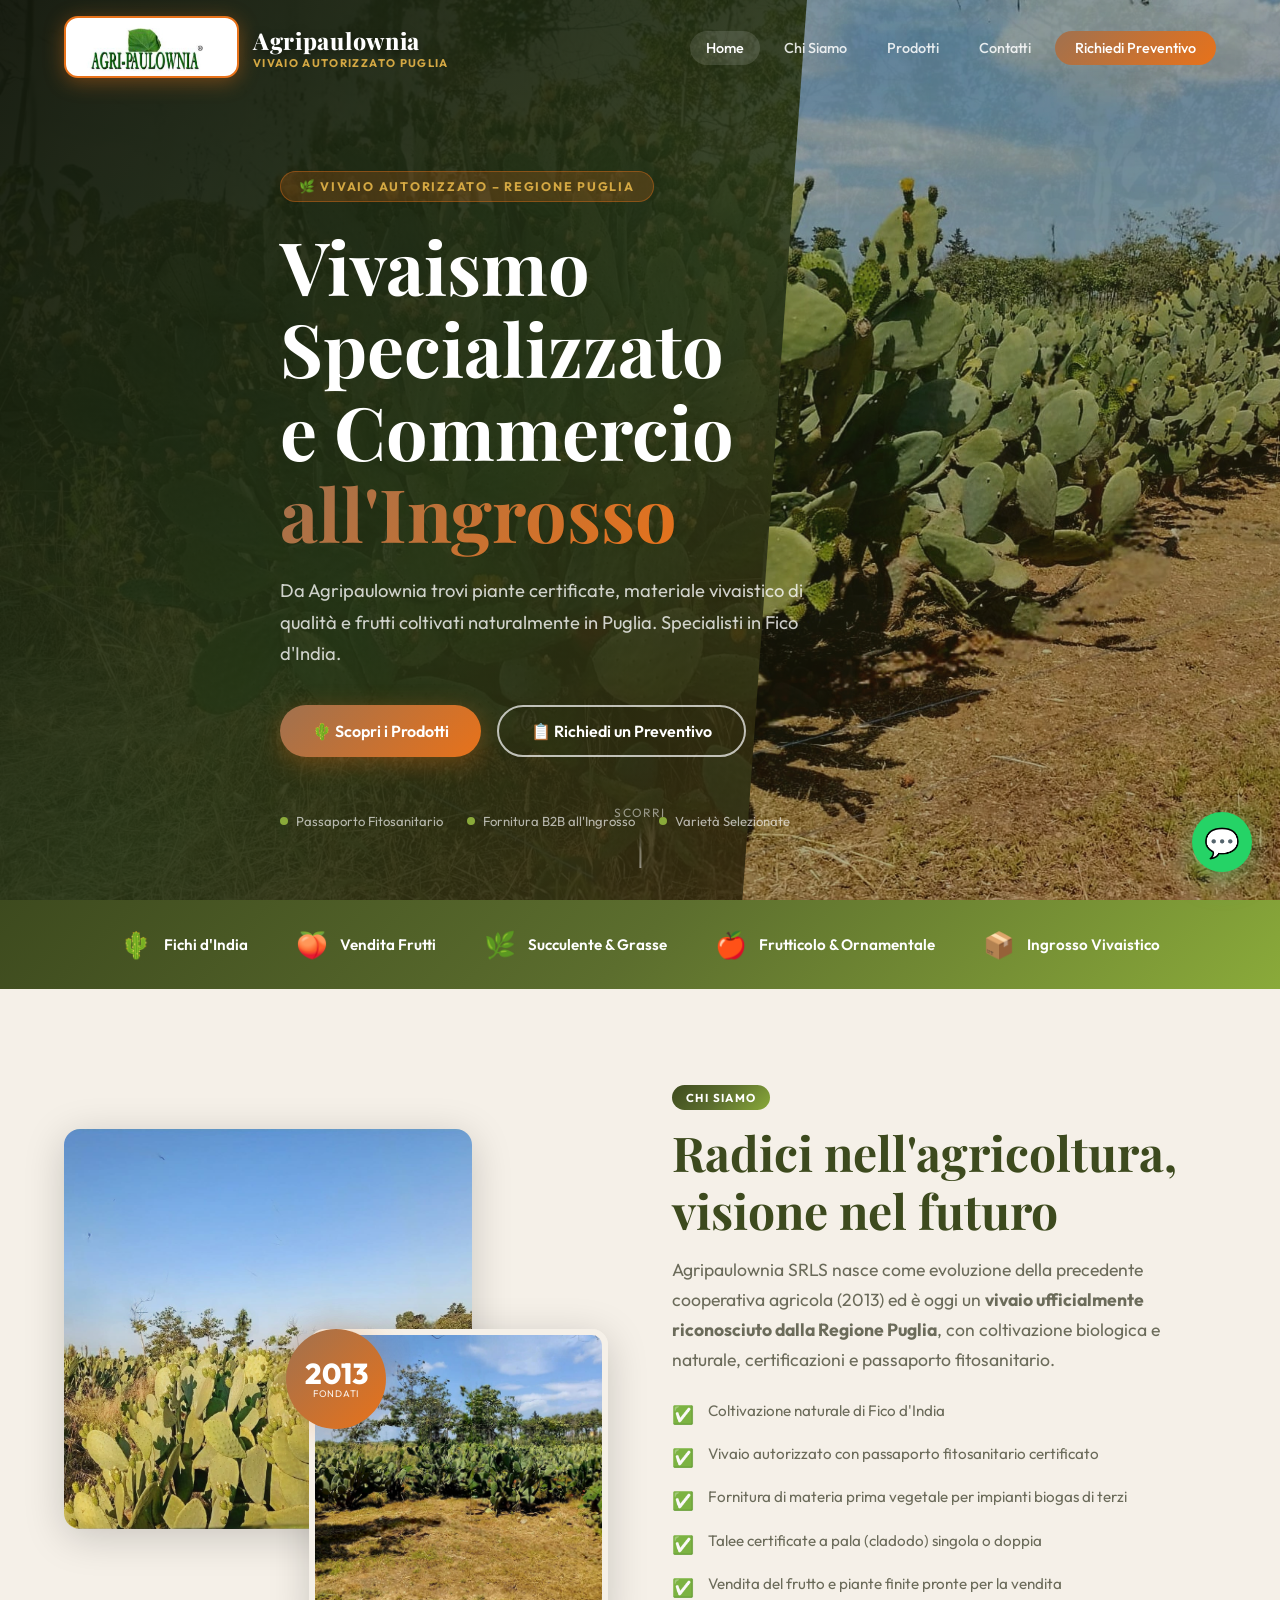
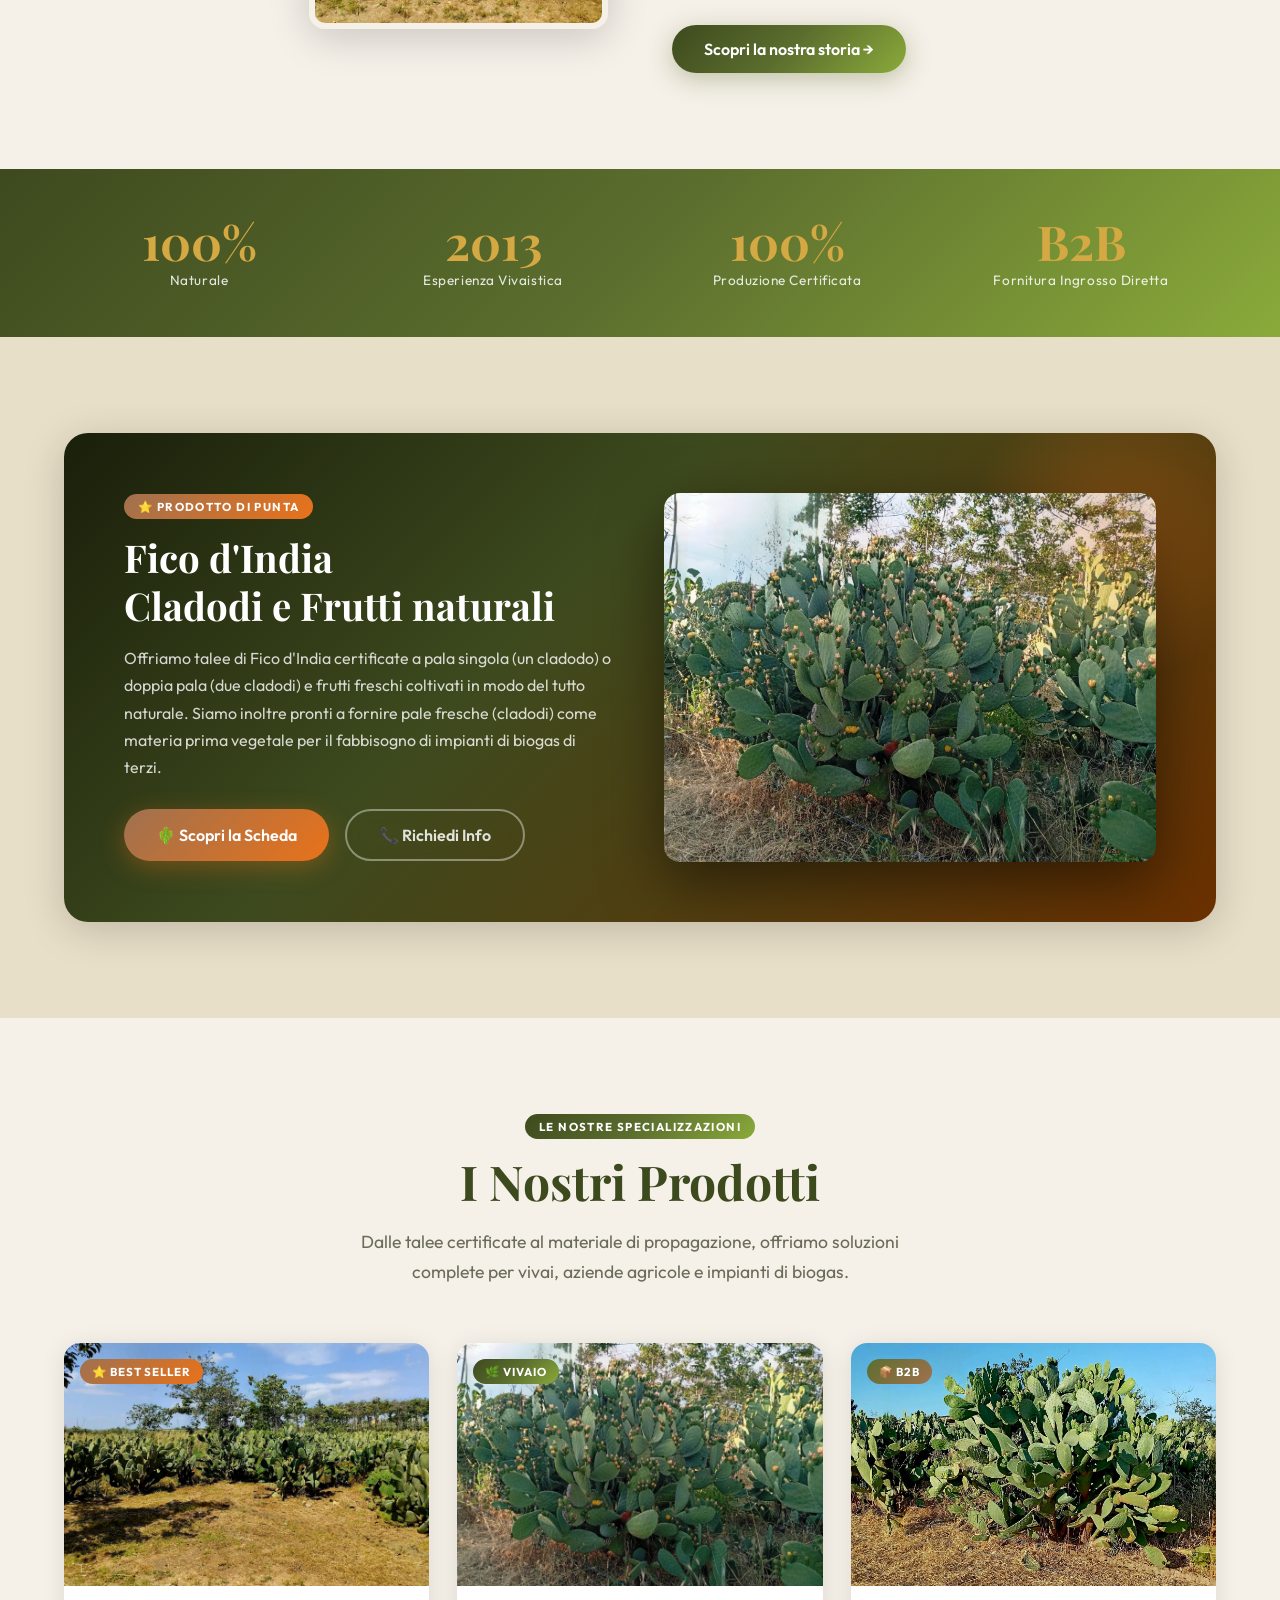
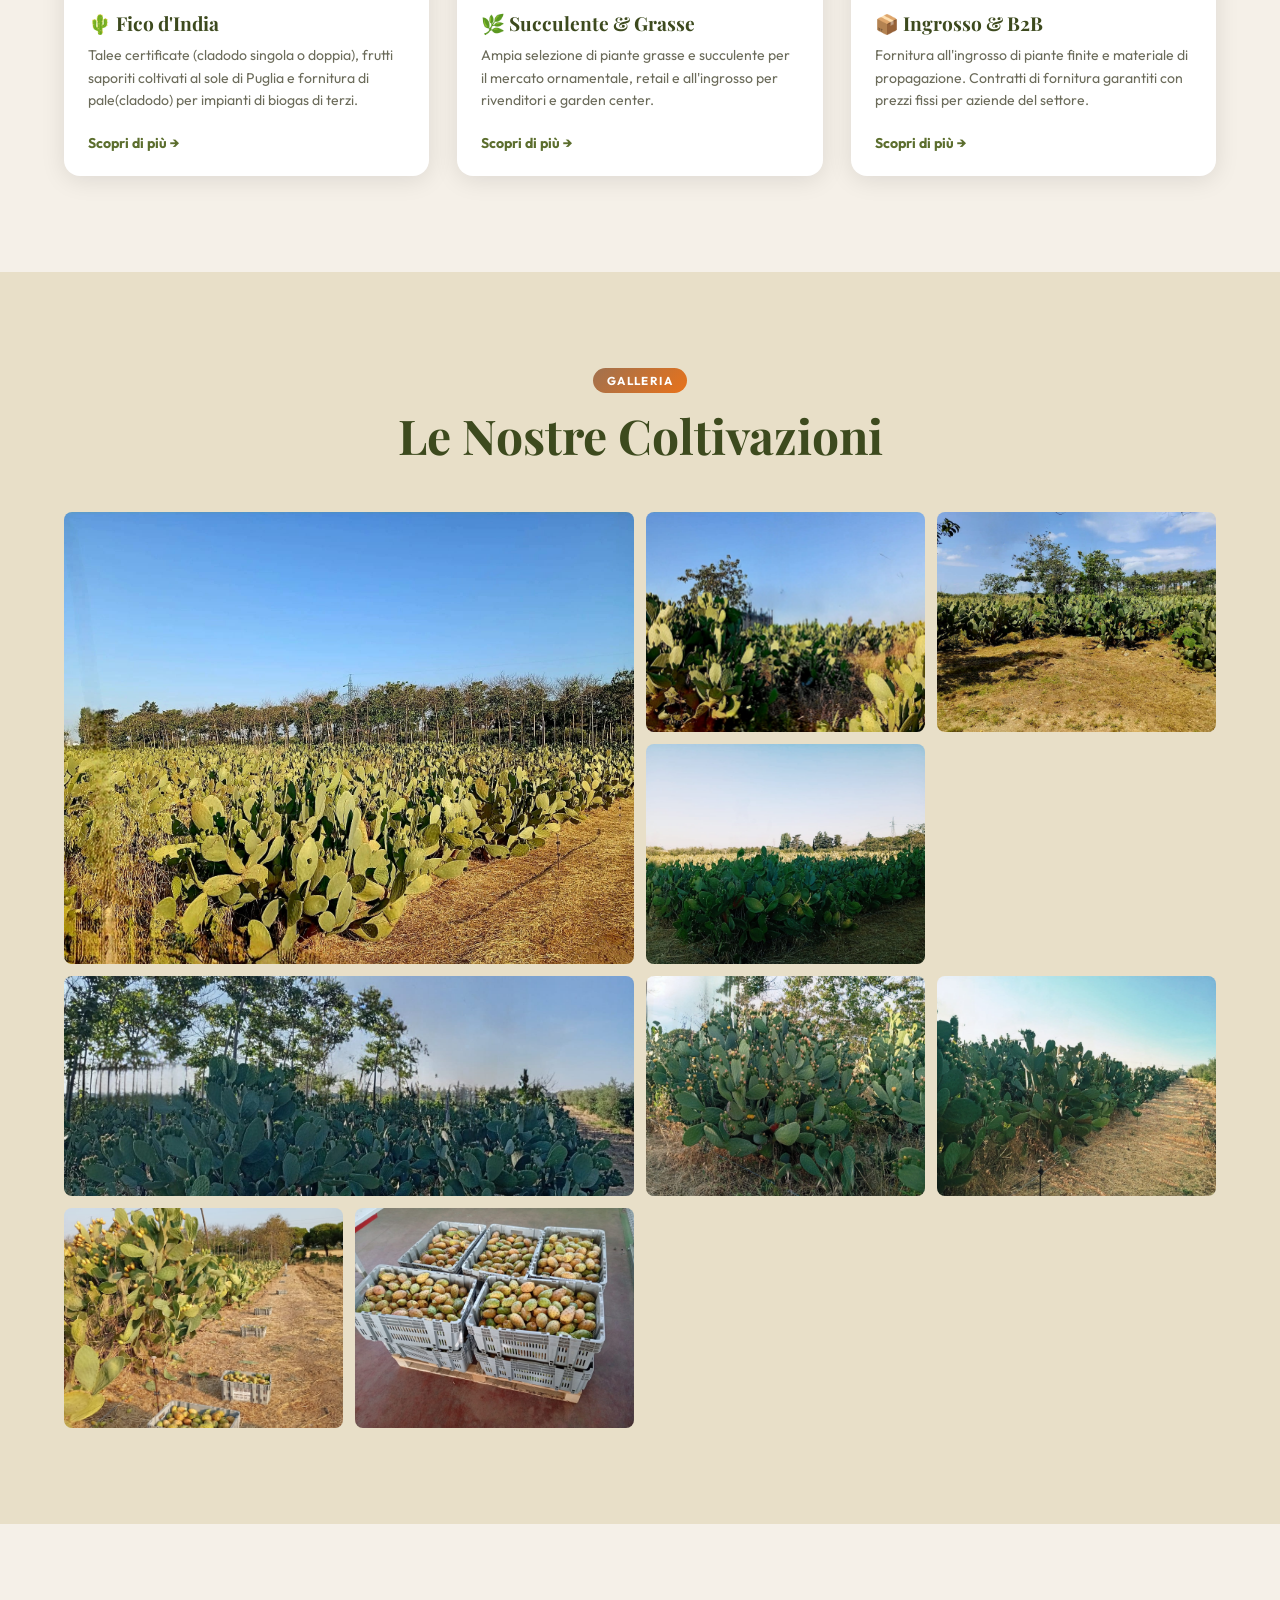
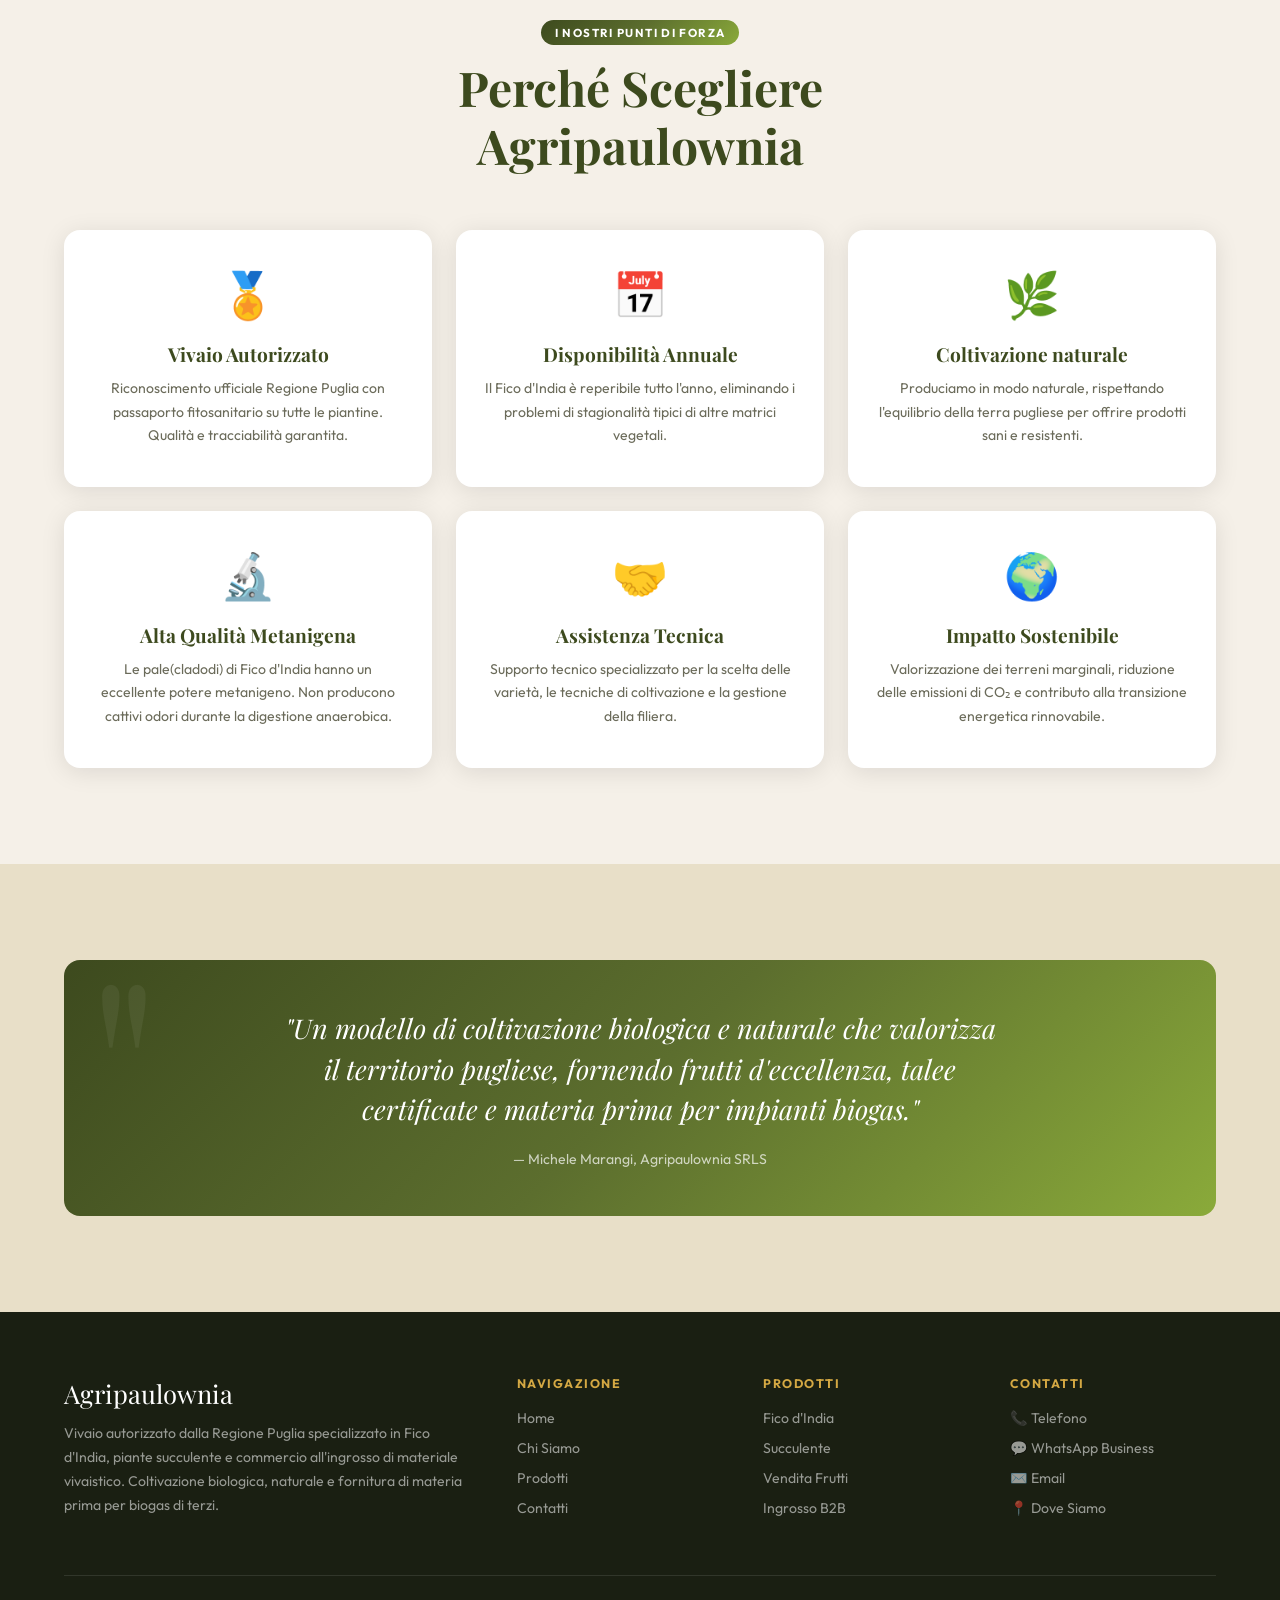
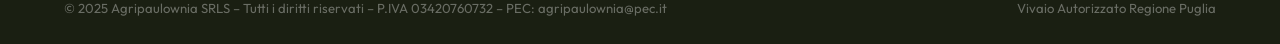
==== commit f8ca3cb1: "index.html" ====
--- a/index.html
+++ b/index.html
@@ -464,10 +464,10 @@
           Agripaulownia SRLS nasce come evoluzione della precedente cooperativa agricola (2013) ed è oggi un <strong>vivaio ufficialmente riconosciuto dalla Regione Puglia</strong>, con coltivazione biologica e naturale, certificazioni e passaporto fitosanitario.
         </p>
         <ul class="about-list">
-          <li><span class="check">✅</span> Coltivazione biologica e naturale di Fico d'India</li>
+          <li><span class="check">✅</span> Coltivazione naturale di Fico d'India</li>
           <li><span class="check">✅</span> Vivaio autorizzato con passaporto fitosanitario certificato</li>
           <li><span class="check">✅</span> Fornitura di materia prima vegetale per impianti biogas di terzi</li>
-          <li><span class="check">✅</span> Talee certificate a pala (cladodo) singola o doppia pala(cladodo)</li>
+          <li><span class="check">✅</span> Talee certificate a pala (cladodo) singola o doppia</li>
           <li><span class="check">✅</span> Vendita del frutto e piante finite pronte per la vendita</li>
         </ul>
         <a href="chi-siamo.html" class="btn btn-green">Scopri la nostra storia →</a>
@@ -484,7 +484,7 @@
     <div class="stats-grid">
       <div class="stat-item reveal">
         <div class="stat-num">100%</div>
-        <div class="stat-label">Biologico</div>
+        <div class="stat-label">Naturale</div>
       </div>
       <div class="stat-item reveal reveal-delay-1">
         <div class="stat-num">2013</div>
@@ -548,7 +548,7 @@
         </div>
         <div class="product-card-body">
           <h3>🌵 Fico d'India</h3>
-          <p>Talee certificate (cladodo singola o doppio), frutti saporiti coltivati al sole di Puglia e fornitura di pale(cladodo) per impianti di biogas di terzi.</p>
+          <p>Talee certificate (cladodo singola o doppia), frutti saporiti coltivati al sole di Puglia e fornitura di pale(cladodo) per impianti di biogas di terzi.</p>
           <a href="prodotti.html#fichi-india" class="product-link">Scopri di più →</a>
         </div>
       </div>
@@ -614,7 +614,7 @@
       </div>
       <div class="gallery-item" onclick="openLightbox('images/WhatsApp_Image_2026-07-15_at_09.55.021.jpeg')">
         <img src="images/WhatsApp_Image_2026-07-15_at_09.55.021.jpeg" alt="Piantine" />
-        <div class="gallery-overlay"><span>Piantine Certificate</span></div>
+        <div class="gallery-overlay"><span>Talee Certificate</span></div>
       </div>
       <div class="gallery-item" onclick="openLightbox('images/WhatsApp_Image_2026-07-15_at_09.55.03.jpeg')">
         <img src="images/WhatsApp_Image_2026-07-15_at_09.55.03.jpeg" alt="Vivai Puglia" />
@@ -660,7 +660,7 @@
       <div class="feature-box reveal reveal-delay-3">
         <span class="feature-icon">🔬</span>
         <h3 class="feature-title">Alta Qualità Metanigena</h3>
-        <p class="feature-text">Le pale di Fico d'India hanno un eccellente potere metanigeno. Non producono cattivi odori durante la digestione anaerobica.</p>
+        <p class="feature-text">Le pale(cladodi) di Fico d'India hanno un eccellente potere metanigeno. Non producono cattivi odori durante la digestione anaerobica.</p>
       </div>
       <div class="feature-box reveal reveal-delay-1">
         <span class="feature-icon">🤝</span>
@@ -683,7 +683,7 @@
   <div class="container">
     <div class="mission-quote reveal">
       <blockquote>
-        "Un modello di coltivazione biologica e naturale che valorizza il territorio pugliese, fornendo frutti d'eccellenza, piantine certificate e materia prima per impianti biogas."
+        "Un modello di coltivazione biologica e naturale che valorizza il territorio pugliese, fornendo frutti d'eccellenza, talee certificate e materia prima per impianti biogas."
       </blockquote>
       <cite>— Michele Marangi, Agripaulownia SRLS</cite>
     </div>
